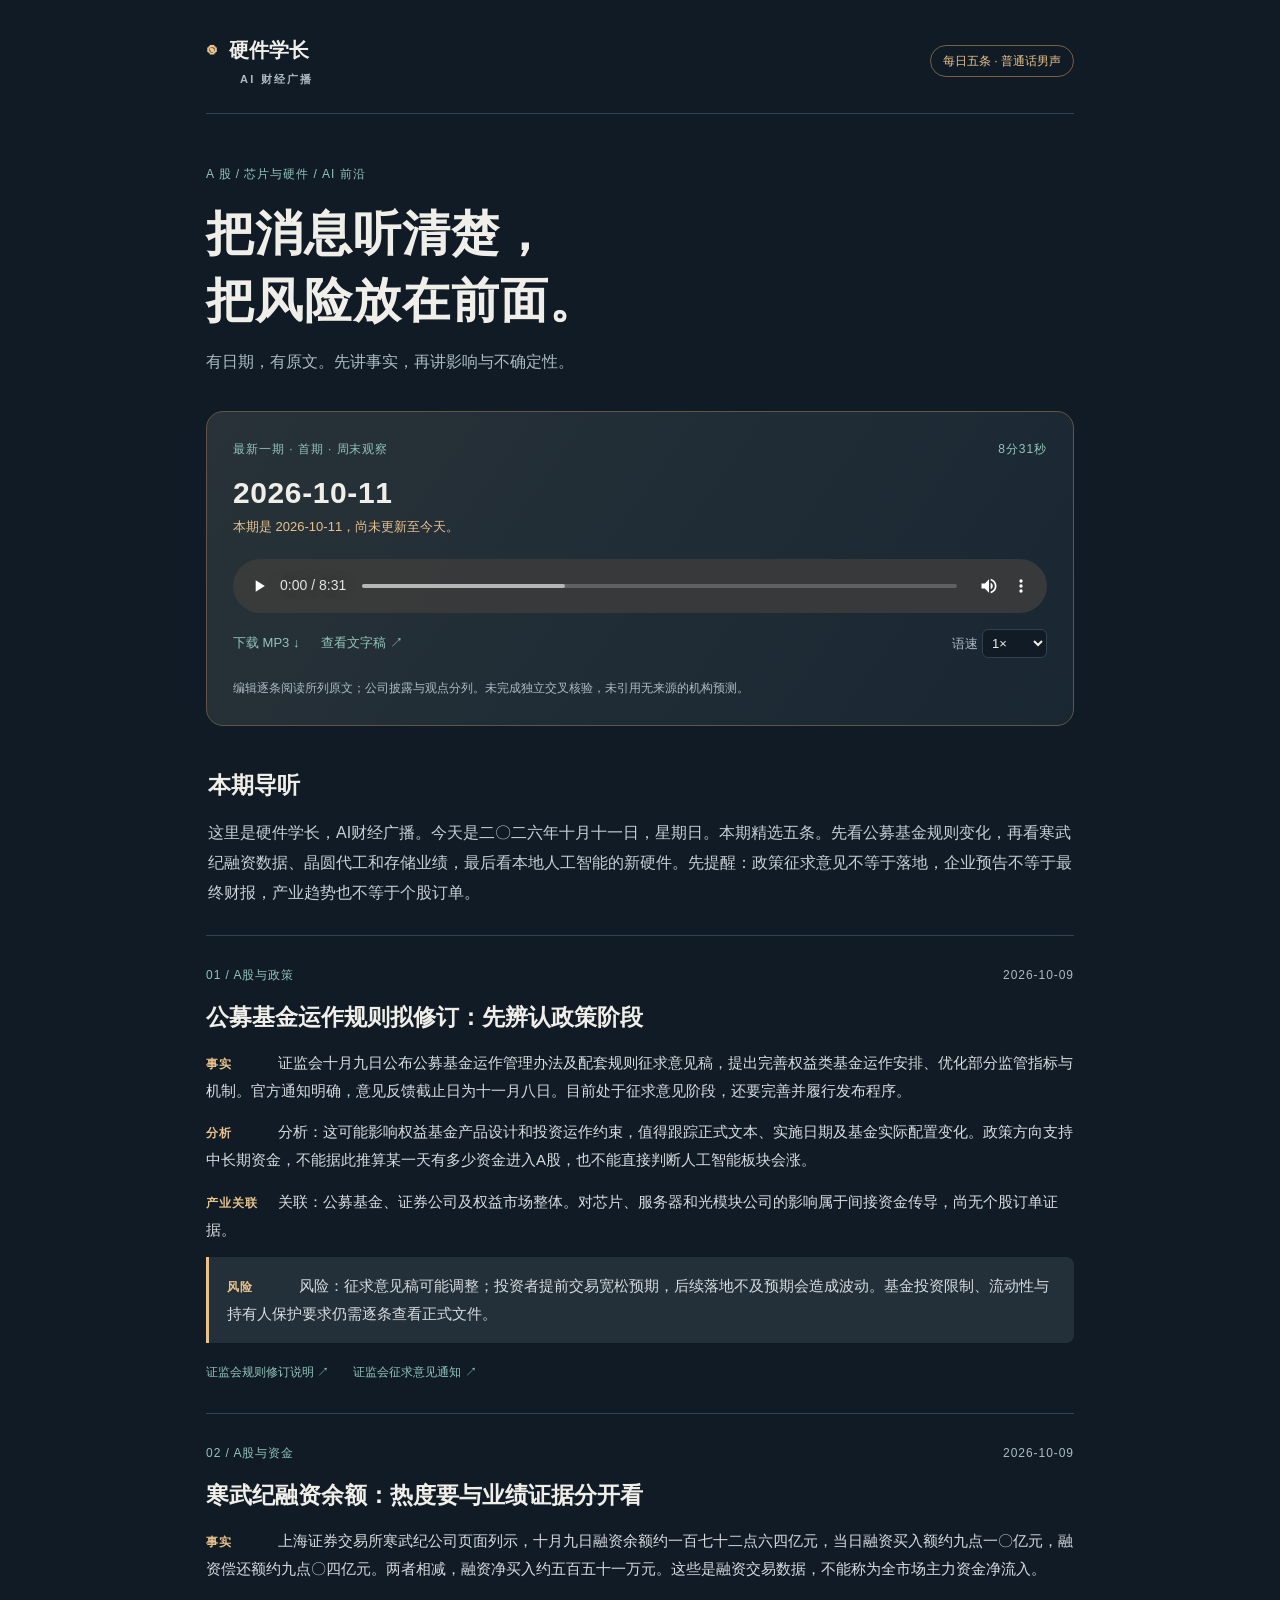
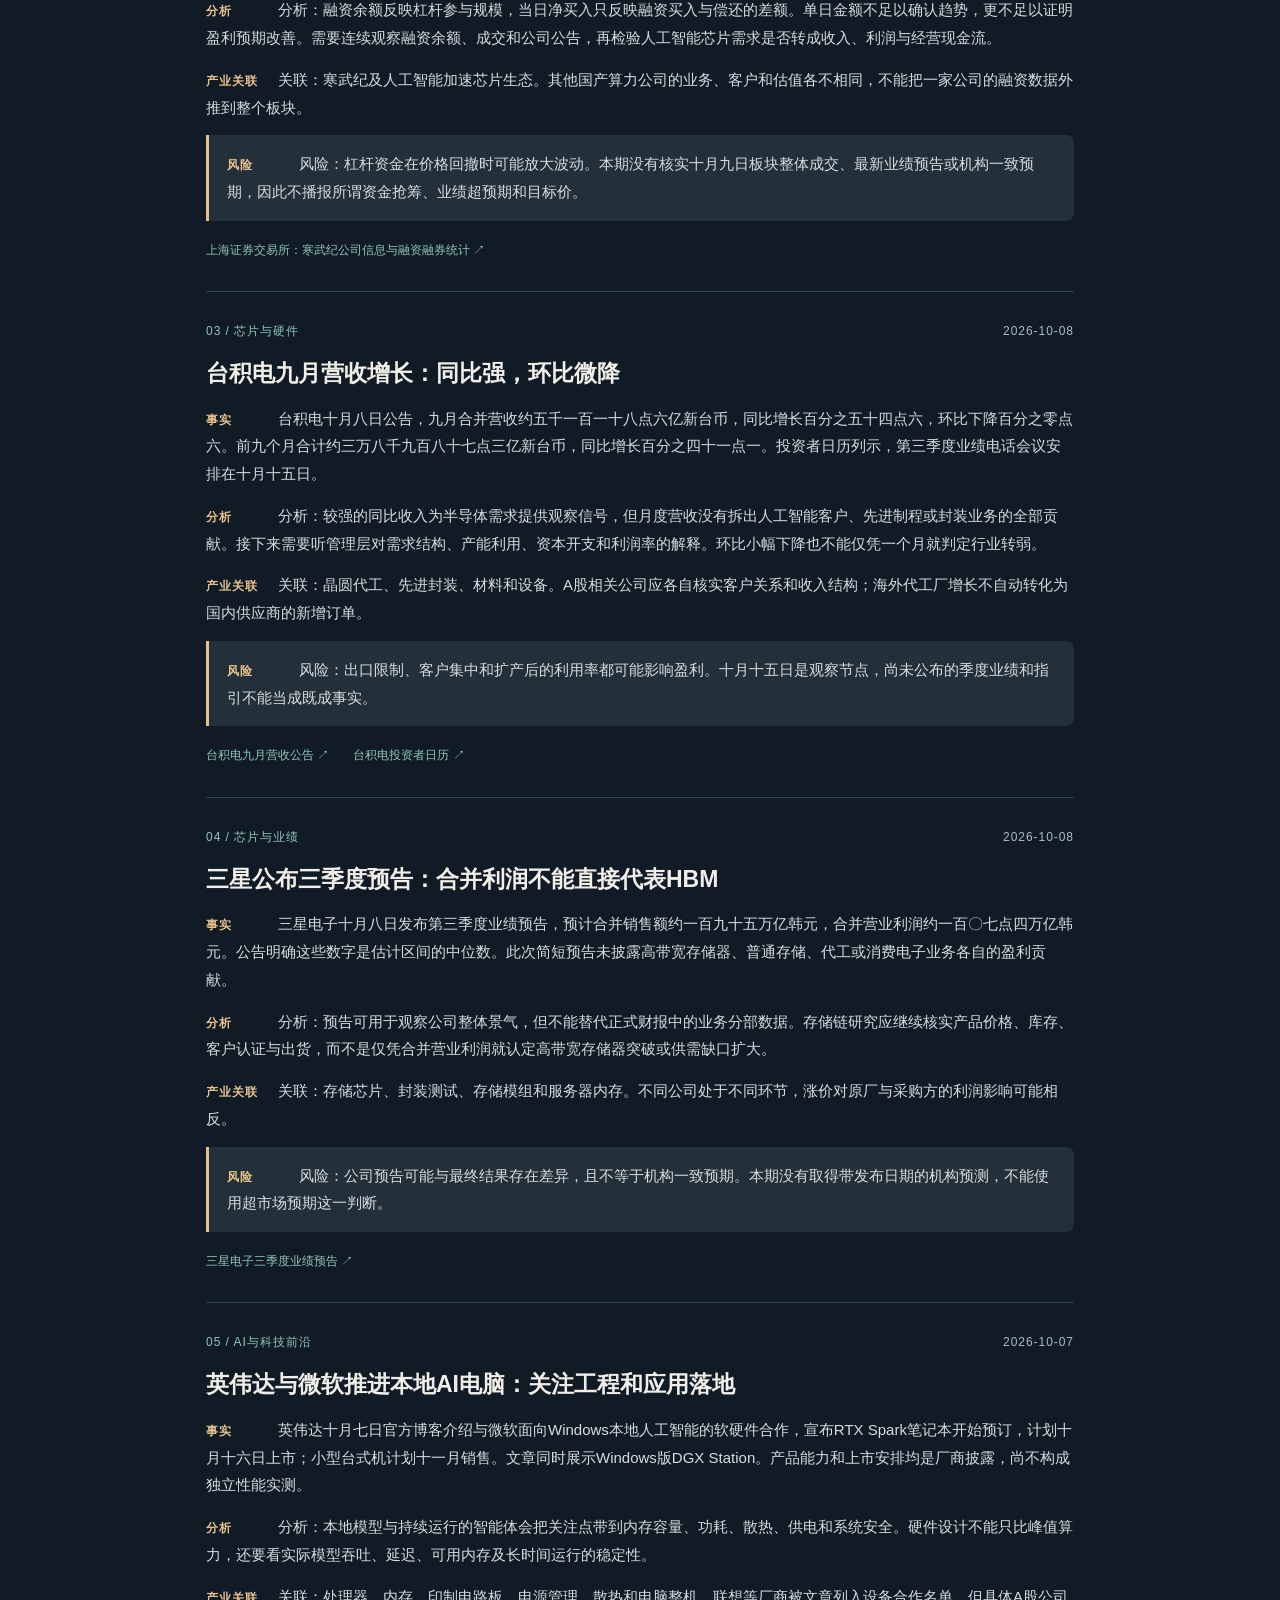
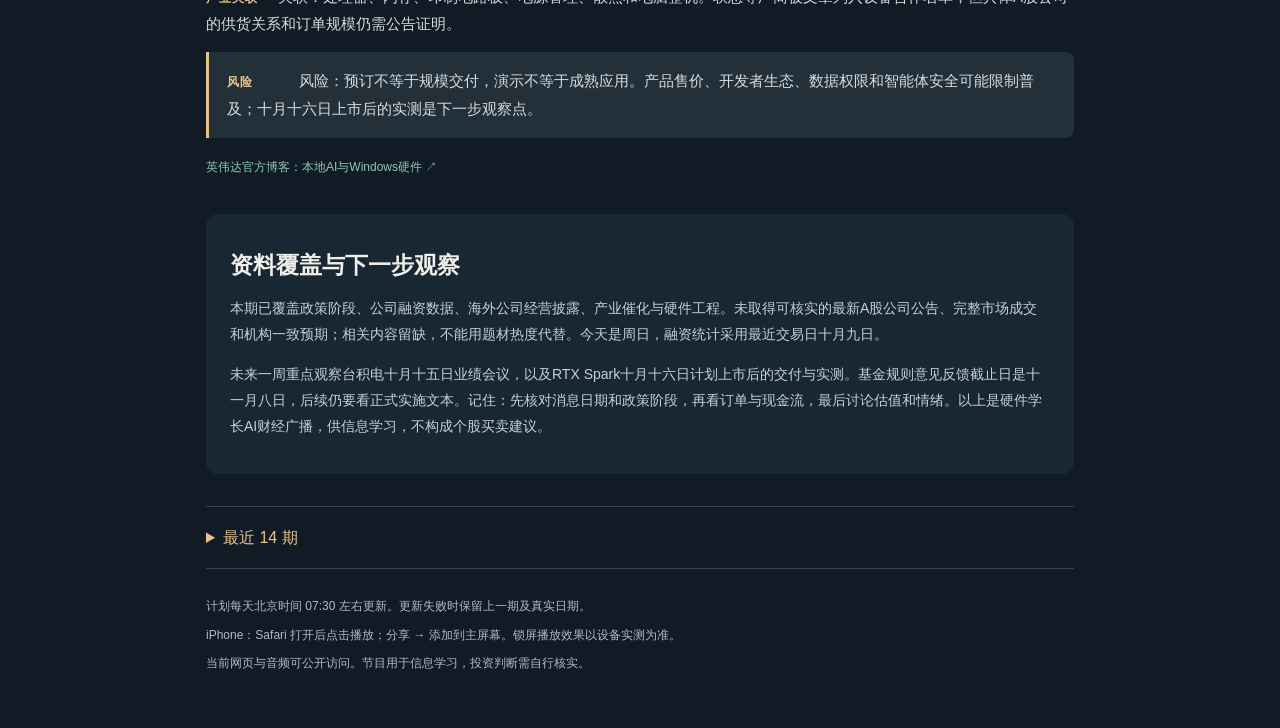
==== site/index.html @ 64ddc0e5 "Initialize daily AI radio with verified first edition" ====
<!doctype html>
<html lang="zh-CN"><head><meta charset="utf-8"><meta name="viewport" content="width=device-width, initial-scale=1, viewport-fit=cover"><meta name="theme-color" content="#101b25"><meta name="apple-mobile-web-app-capable" content="yes"><title>硬件学长 · AI财经广播</title><link rel="icon" href="icon.svg" type="image/svg+xml"><link rel="manifest" href="manifest.webmanifest"><link rel="stylesheet" href="style.css"></head>
<body><main><header><a class="brand" href="./"><span class="mark">◉</span> 硬件学长<span class="small">AI 财经广播</span></a><span class="pill">每日五条 · 普通话男声</span></header>
<section class="hero"><div class="eyebrow">A 股 / 芯片与硬件 / AI 前沿</div><h1>把消息听清楚，<br>把风险放在前面。</h1><p class="lead">有日期，有原文。先讲事实，再讲影响与不确定性。</p></section>
<section class="player"><div class="eyebrow"><span>最新一期 · 首期 · 周末观察</span><span>8分31秒</span></div><h2 id="episode-date">2026-10-11</h2><p id="freshness" role="status">以本期日期为准</p><audio id="radio" controls preload="metadata" playsinline src="audio/2026-10-11-529abd3c64.mp3">浏览器不支持播放，请下载音频。</audio><div class="play-actions"><a href="audio/2026-10-11-529abd3c64.mp3" download>下载 MP3 ↓</a><a href="transcripts/2026-10-11-529abd3c64.md">查看文字稿 ↗</a><label>语速 <select id="speed" aria-label="播放语速"><option value="0.85">0.85×</option><option value="1" selected>1×</option><option value="1.15">1.15×</option><option value="1.3">1.3×</option></select></label></div><p class="quiet">编辑逐条阅读所列原文；公司披露与观点分列。未完成独立交叉核验，未引用无来源的机构预测。</p></section>
<section class="opening"><h2>本期导听</h2><p>这里是硬件学长，AI财经广播。今天是二〇二六年十月十一日，星期日。本期精选五条。先看公募基金规则变化，再看寒武纪融资数据、晶圆代工和存储业绩，最后看本地人工智能的新硬件。先提醒：政策征求意见不等于落地，企业预告不等于最终财报，产业趋势也不等于个股订单。</p></section><div class="stories"><article><div class="eyebrow"><span>01 / A股与政策</span><time>2026-10-09</time></div><h2>公募基金运作规则拟修订：先辨认政策阶段</h2><p><b>事实</b>证监会十月九日公布公募基金运作管理办法及配套规则征求意见稿，提出完善权益类基金运作安排、优化部分监管指标与机制。官方通知明确，意见反馈截止日为十一月八日。目前处于征求意见阶段，还要完善并履行发布程序。</p><p><b>分析</b>分析：这可能影响权益基金产品设计和投资运作约束，值得跟踪正式文本、实施日期及基金实际配置变化。政策方向支持中长期资金，不能据此推算某一天有多少资金进入A股，也不能直接判断人工智能板块会涨。</p><p><b>产业关联</b>关联：公募基金、证券公司及权益市场整体。对芯片、服务器和光模块公司的影响属于间接资金传导，尚无个股订单证据。</p><p><b>风险</b>风险：征求意见稿可能调整；投资者提前交易宽松预期，后续落地不及预期会造成波动。基金投资限制、流动性与持有人保护要求仍需逐条查看正式文件。</p><div class="sources"><a href="https://www.csrc.gov.cn/csrc/c100028/c7663393/content.shtml" target="_blank" rel="noopener noreferrer">证监会规则修订说明 ↗</a><a href="https://www.csrc.gov.cn/csrc/c101981/c7663407/content.shtml" target="_blank" rel="noopener noreferrer">证监会征求意见通知 ↗</a></div></article><article><div class="eyebrow"><span>02 / A股与资金</span><time>2026-10-09</time></div><h2>寒武纪融资余额：热度要与业绩证据分开看</h2><p><b>事实</b>上海证券交易所寒武纪公司页面列示，十月九日融资余额约一百七十二点六四亿元，当日融资买入额约九点一〇亿元，融资偿还额约九点〇四亿元。两者相减，融资净买入约五百五十一万元。这些是融资交易数据，不能称为全市场主力资金净流入。</p><p><b>分析</b>分析：融资余额反映杠杆参与规模，当日净买入只反映融资买入与偿还的差额。单日金额不足以确认趋势，更不足以证明盈利预期改善。需要连续观察融资余额、成交和公司公告，再检验人工智能芯片需求是否转成收入、利润与经营现金流。</p><p><b>产业关联</b>关联：寒武纪及人工智能加速芯片生态。其他国产算力公司的业务、客户和估值各不相同，不能把一家公司的融资数据外推到整个板块。</p><p><b>风险</b>风险：杠杆资金在价格回撤时可能放大波动。本期没有核实十月九日板块整体成交、最新业绩预告或机构一致预期，因此不播报所谓资金抢筹、业绩超预期和目标价。</p><div class="sources"><a href="https://www.sse.com.cn/assortment/stock/list/info/company/index.shtml?COMPANY_CODE=688256" target="_blank" rel="noopener noreferrer">上海证券交易所：寒武纪公司信息与融资融券统计 ↗</a></div></article><article><div class="eyebrow"><span>03 / 芯片与硬件</span><time>2026-10-08</time></div><h2>台积电九月营收增长：同比强，环比微降</h2><p><b>事实</b>台积电十月八日公告，九月合并营收约五千一百一十八点六亿新台币，同比增长百分之五十四点六，环比下降百分之零点六。前九个月合计约三万八千九百八十七点三亿新台币，同比增长百分之四十一点一。投资者日历列示，第三季度业绩电话会议安排在十月十五日。</p><p><b>分析</b>分析：较强的同比收入为半导体需求提供观察信号，但月度营收没有拆出人工智能客户、先进制程或封装业务的全部贡献。接下来需要听管理层对需求结构、产能利用、资本开支和利润率的解释。环比小幅下降也不能仅凭一个月就判定行业转弱。</p><p><b>产业关联</b>关联：晶圆代工、先进封装、材料和设备。A股相关公司应各自核实客户关系和收入结构；海外代工厂增长不自动转化为国内供应商的新增订单。</p><p><b>风险</b>风险：出口限制、客户集中和扩产后的利用率都可能影响盈利。十月十五日是观察节点，尚未公布的季度业绩和指引不能当成既成事实。</p><div class="sources"><a href="https://pr.tsmc.com/english/news/3343" target="_blank" rel="noopener noreferrer">台积电九月营收公告 ↗</a><a href="https://investor.cld.tsmc.com/english/financial-calendar" target="_blank" rel="noopener noreferrer">台积电投资者日历 ↗</a></div></article><article><div class="eyebrow"><span>04 / 芯片与业绩</span><time>2026-10-08</time></div><h2>三星公布三季度预告：合并利润不能直接代表HBM</h2><p><b>事实</b>三星电子十月八日发布第三季度业绩预告，预计合并销售额约一百九十五万亿韩元，合并营业利润约一百〇七点四万亿韩元。公告明确这些数字是估计区间的中位数。此次简短预告未披露高带宽存储器、普通存储、代工或消费电子业务各自的盈利贡献。</p><p><b>分析</b>分析：预告可用于观察公司整体景气，但不能替代正式财报中的业务分部数据。存储链研究应继续核实产品价格、库存、客户认证与出货，而不是仅凭合并营业利润就认定高带宽存储器突破或供需缺口扩大。</p><p><b>产业关联</b>关联：存储芯片、封装测试、存储模组和服务器内存。不同公司处于不同环节，涨价对原厂与采购方的利润影响可能相反。</p><p><b>风险</b>风险：公司预告可能与最终结果存在差异，且不等于机构一致预期。本期没有取得带发布日期的机构预测，不能使用超市场预期这一判断。</p><div class="sources"><a href="https://news.samsung.com/global/samsung-electronics-announces-earnings-guidance-for-third-quarter-2026" target="_blank" rel="noopener noreferrer">三星电子三季度业绩预告 ↗</a></div></article><article><div class="eyebrow"><span>05 / AI与科技前沿</span><time>2026-10-07</time></div><h2>英伟达与微软推进本地AI电脑：关注工程和应用落地</h2><p><b>事实</b>英伟达十月七日官方博客介绍与微软面向Windows本地人工智能的软硬件合作，宣布RTX Spark笔记本开始预订，计划十月十六日上市；小型台式机计划十一月销售。文章同时展示Windows版DGX Station。产品能力和上市安排均是厂商披露，尚不构成独立性能实测。</p><p><b>分析</b>分析：本地模型与持续运行的智能体会把关注点带到内存容量、功耗、散热、供电和系统安全。硬件设计不能只比峰值算力，还要看实际模型吞吐、延迟、可用内存及长时间运行的稳定性。</p><p><b>产业关联</b>关联：处理器、内存、印制电路板、电源管理、散热和电脑整机。联想等厂商被文章列入设备合作名单，但具体A股公司的供货关系和订单规模仍需公告证明。</p><p><b>风险</b>风险：预订不等于规模交付，演示不等于成熟应用。产品售价、开发者生态、数据权限和智能体安全可能限制普及；十月十六日上市后的实测是下一步观察点。</p><div class="sources"><a href="https://blogs.nvidia.com/blog/local-ai-rtx-spark-microsoft-windows-event/" target="_blank" rel="noopener noreferrer">英伟达官方博客：本地AI与Windows硬件 ↗</a></div></article></div>
<section class="coverage"><h2>资料覆盖与下一步观察</h2><p>本期已覆盖政策阶段、公司融资数据、海外公司经营披露、产业催化与硬件工程。未取得可核实的最新A股公司公告、完整市场成交和机构一致预期；相关内容留缺，不能用题材热度代替。今天是周日，融资统计采用最近交易日十月九日。</p><p>未来一周重点观察台积电十月十五日业绩会议，以及RTX Spark十月十六日计划上市后的交付与实测。基金规则意见反馈截止日是十一月八日，后续仍要看正式实施文本。记住：先核对消息日期和政策阶段，再看订单与现金流，最后讨论估值和情绪。以上是硬件学长AI财经广播，供信息学习，不构成个股买卖建议。</p></section>
<details class="archive"><summary>最近 14 期</summary><ul><li><a href="editions/2026-10-11-529abd3c64.html">2026-10-11 · 首期 · 周末观察</a></li></ul></details>
<footer><p>计划每天北京时间 07:30 左右更新。更新失败时保留上一期及真实日期。</p><p>iPhone：Safari 打开后点击播放；分享 → 添加到主屏幕。锁屏播放效果以设备实测为准。</p><p>当前网页与音频可公开访问。节目用于信息学习，投资判断需自行核实。</p></footer></main><script src="player.js"></script></body></html>
---- site/style.css ----
:root{color-scheme:dark;--bg:#101b25;--panel:#192733;--ink:#f0eee8;--muted:#aebbc4;--accent:#e8c28c;--line:#32434f;--mint:#91c6bb}*{box-sizing:border-box}body{margin:0;background:var(--bg);color:var(--ink);font-family:-apple-system,BlinkMacSystemFont,"Segoe UI","Microsoft YaHei",sans-serif;line-height:1.85}main{max-width:920px;margin:auto;padding:32px 26px 48px}header{display:flex;align-items:center;justify-content:space-between;gap:18px;padding-bottom:24px;border-bottom:1px solid var(--line)}a{color:var(--mint);text-decoration:none}a:hover{text-decoration:underline}.brand{color:var(--ink);font-size:20px;font-weight:700;white-space:nowrap}.mark{color:var(--accent);padding-right:7px}.small{display:block;font-size:11px;letter-spacing:.2em;color:var(--muted);padding-left:34px}.pill{font-size:12px;color:var(--accent);border:1px solid #756143;border-radius:20px;padding:4px 12px;white-space:nowrap}.hero{padding:49px 0 34px}.eyebrow{color:var(--mint);font-size:12px;letter-spacing:.08em;display:flex;justify-content:space-between;gap:10px}h1{font-size:clamp(32px,5.3vw,48px);line-height:1.4;letter-spacing:.02em;margin:14px 0 13px}h2{font-size:23px;line-height:1.5;margin:14px 0}.lead{color:var(--muted);margin:0}.player{border:1px solid #5f5745;border-radius:17px;background:linear-gradient(125deg,#283238,var(--panel));padding:26px}.player h2{font-size:30px;letter-spacing:.02em;margin:10px 0 0}#freshness{font-size:13px;color:var(--accent);margin:0 0 20px}.player audio{display:block;width:100%;margin-bottom:16px}.play-actions{display:flex;align-items:center;gap:22px;flex-wrap:wrap;font-size:13px}.play-actions label{margin-left:auto;color:var(--muted)}select{font:inherit;color:var(--ink);background:var(--bg);border:1px solid var(--line);padding:5px;border-radius:6px}.quiet{font-size:12px;color:var(--muted);margin:19px 0 0}.opening{padding:28px 2px 12px}.opening p,.coverage p{color:#c7d0d5}article{padding:28px 0 30px;border-top:1px solid var(--line)}article .eyebrow time{color:var(--muted);white-space:nowrap}article p{font-size:15px;color:#d7dce0;margin:14px 0}article p b{display:inline-block;min-width:72px;color:var(--accent);font-size:12px;letter-spacing:.09em;padding-right:12px}article p:last-of-type{padding:15px 18px;background:#243039;border-left:3px solid var(--accent);border-radius:0 8px 8px 0}.sources{display:flex;gap:10px 24px;flex-wrap:wrap;font-size:12px;margin-top:18px}.coverage{padding:20px 24px;background:var(--panel);border-radius:12px;margin-top:6px;font-size:14px}.archive{border-block:1px solid var(--line);margin-top:32px;padding:16px 0}summary{cursor:pointer;color:var(--accent)}.archive li{padding:5px}footer{font-size:12px;color:var(--muted);padding-top:20px}footer p{margin:6px 0}@media(max-width:550px){main{padding:22px 18px 30px}header{align-items:flex-start;gap:10px}.brand{font-size:18px}.pill{font-size:10px;padding:4px 8px}.hero{padding:32px 0 26px}.player{padding:20px 17px}.player h2{font-size:27px}.eyebrow{font-size:11px}h2{font-size:21px}article p{font-size:15px;line-height:1.9}.play-actions{gap:14px}.coverage{padding:17px}}
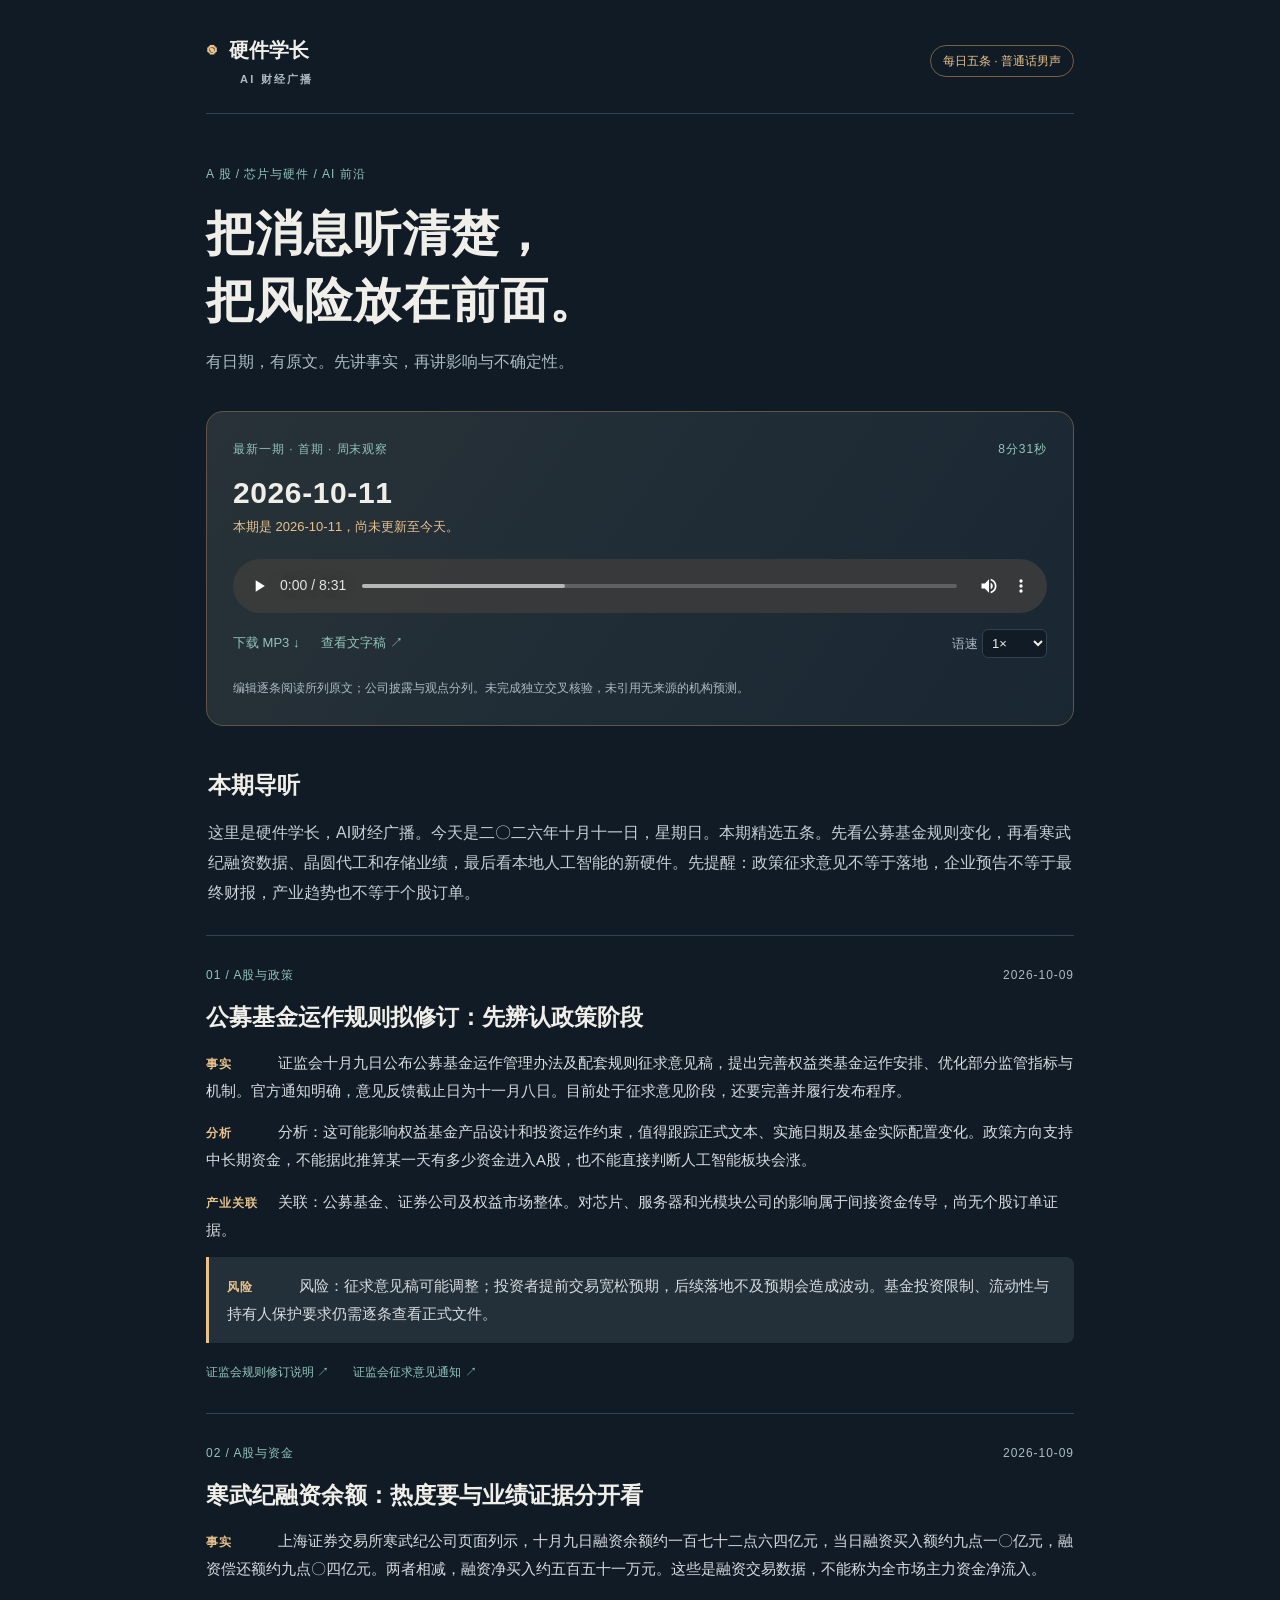
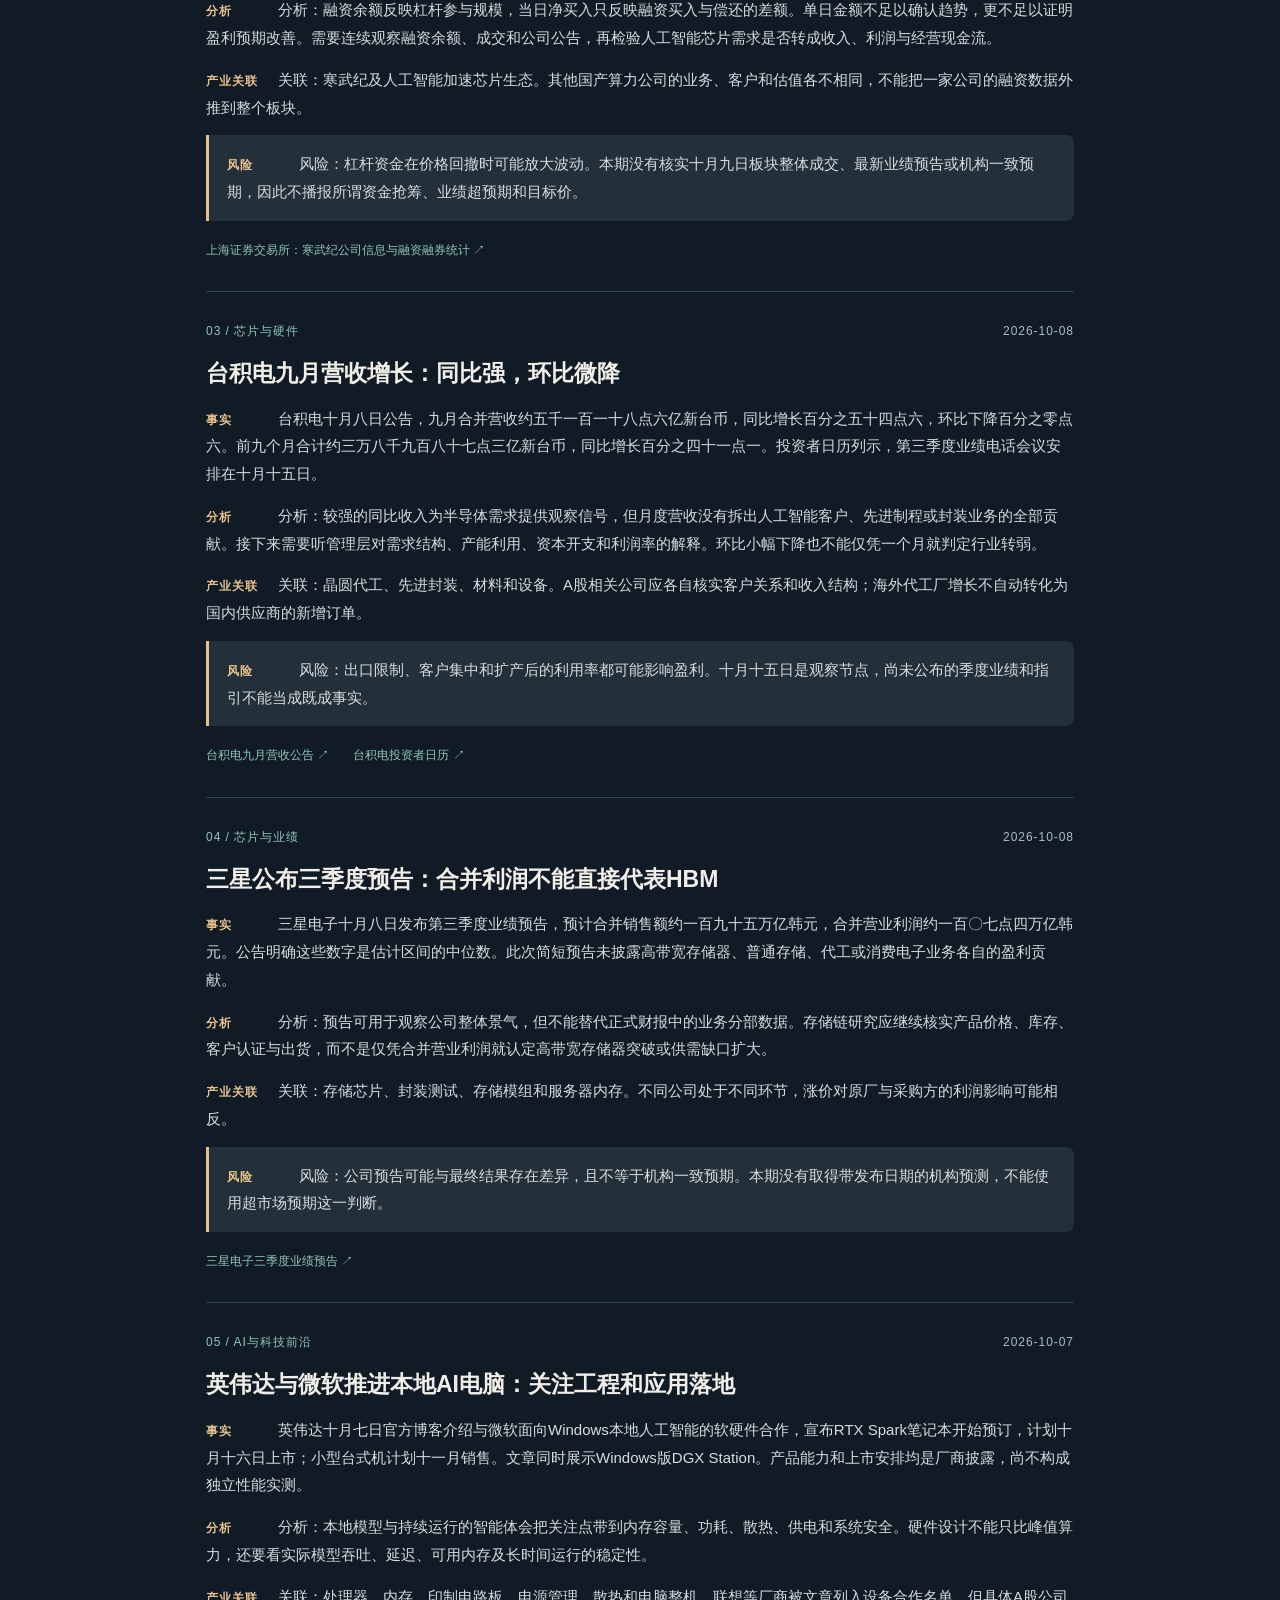
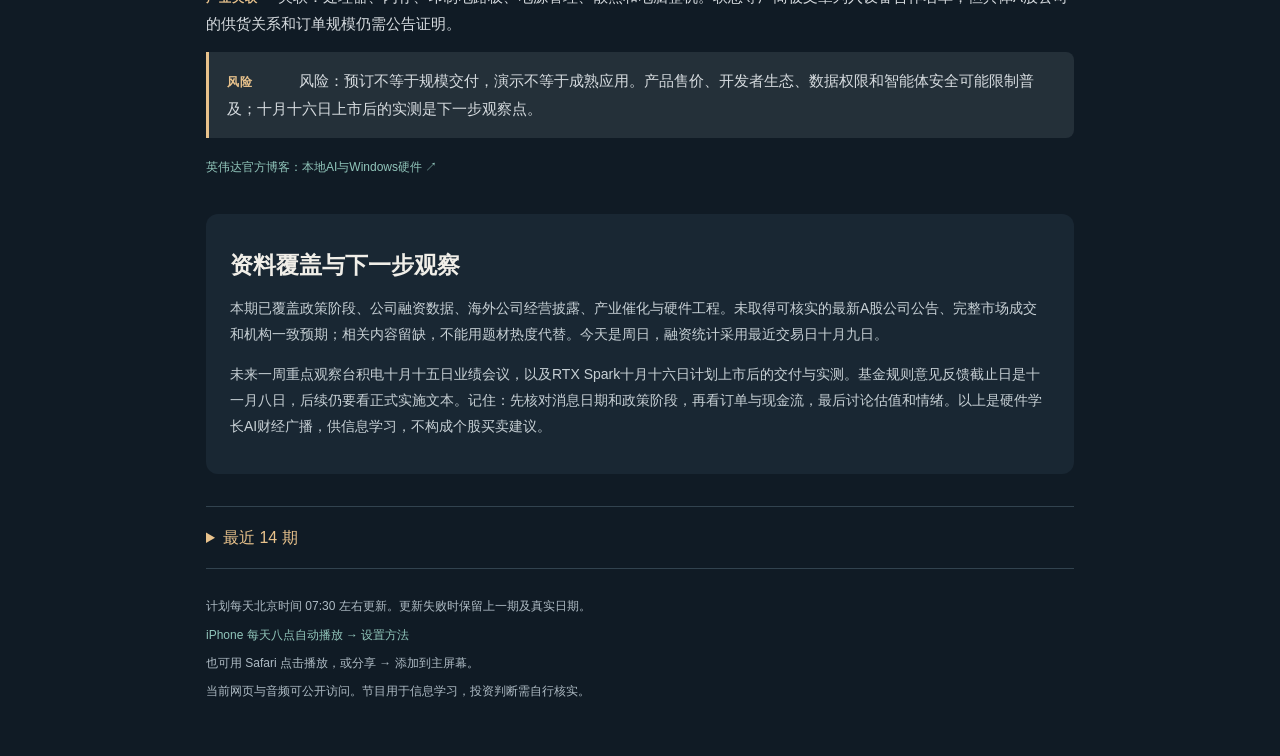
==== commit 3b350118: "Add latest audio endpoint and iPhone daily playback setup" ====
--- a/site/index.html
+++ b/site/index.html
@@ -6,4 +6,4 @@
 <section class="opening"><h2>本期导听</h2><p>这里是硬件学长，AI财经广播。今天是二〇二六年十月十一日，星期日。本期精选五条。先看公募基金规则变化，再看寒武纪融资数据、晶圆代工和存储业绩，最后看本地人工智能的新硬件。先提醒：政策征求意见不等于落地，企业预告不等于最终财报，产业趋势也不等于个股订单。</p></section><div class="stories"><article><div class="eyebrow"><span>01 / A股与政策</span><time>2026-10-09</time></div><h2>公募基金运作规则拟修订：先辨认政策阶段</h2><p><b>事实</b>证监会十月九日公布公募基金运作管理办法及配套规则征求意见稿，提出完善权益类基金运作安排、优化部分监管指标与机制。官方通知明确，意见反馈截止日为十一月八日。目前处于征求意见阶段，还要完善并履行发布程序。</p><p><b>分析</b>分析：这可能影响权益基金产品设计和投资运作约束，值得跟踪正式文本、实施日期及基金实际配置变化。政策方向支持中长期资金，不能据此推算某一天有多少资金进入A股，也不能直接判断人工智能板块会涨。</p><p><b>产业关联</b>关联：公募基金、证券公司及权益市场整体。对芯片、服务器和光模块公司的影响属于间接资金传导，尚无个股订单证据。</p><p><b>风险</b>风险：征求意见稿可能调整；投资者提前交易宽松预期，后续落地不及预期会造成波动。基金投资限制、流动性与持有人保护要求仍需逐条查看正式文件。</p><div class="sources"><a href="https://www.csrc.gov.cn/csrc/c100028/c7663393/content.shtml" target="_blank" rel="noopener noreferrer">证监会规则修订说明 ↗</a><a href="https://www.csrc.gov.cn/csrc/c101981/c7663407/content.shtml" target="_blank" rel="noopener noreferrer">证监会征求意见通知 ↗</a></div></article><article><div class="eyebrow"><span>02 / A股与资金</span><time>2026-10-09</time></div><h2>寒武纪融资余额：热度要与业绩证据分开看</h2><p><b>事实</b>上海证券交易所寒武纪公司页面列示，十月九日融资余额约一百七十二点六四亿元，当日融资买入额约九点一〇亿元，融资偿还额约九点〇四亿元。两者相减，融资净买入约五百五十一万元。这些是融资交易数据，不能称为全市场主力资金净流入。</p><p><b>分析</b>分析：融资余额反映杠杆参与规模，当日净买入只反映融资买入与偿还的差额。单日金额不足以确认趋势，更不足以证明盈利预期改善。需要连续观察融资余额、成交和公司公告，再检验人工智能芯片需求是否转成收入、利润与经营现金流。</p><p><b>产业关联</b>关联：寒武纪及人工智能加速芯片生态。其他国产算力公司的业务、客户和估值各不相同，不能把一家公司的融资数据外推到整个板块。</p><p><b>风险</b>风险：杠杆资金在价格回撤时可能放大波动。本期没有核实十月九日板块整体成交、最新业绩预告或机构一致预期，因此不播报所谓资金抢筹、业绩超预期和目标价。</p><div class="sources"><a href="https://www.sse.com.cn/assortment/stock/list/info/company/index.shtml?COMPANY_CODE=688256" target="_blank" rel="noopener noreferrer">上海证券交易所：寒武纪公司信息与融资融券统计 ↗</a></div></article><article><div class="eyebrow"><span>03 / 芯片与硬件</span><time>2026-10-08</time></div><h2>台积电九月营收增长：同比强，环比微降</h2><p><b>事实</b>台积电十月八日公告，九月合并营收约五千一百一十八点六亿新台币，同比增长百分之五十四点六，环比下降百分之零点六。前九个月合计约三万八千九百八十七点三亿新台币，同比增长百分之四十一点一。投资者日历列示，第三季度业绩电话会议安排在十月十五日。</p><p><b>分析</b>分析：较强的同比收入为半导体需求提供观察信号，但月度营收没有拆出人工智能客户、先进制程或封装业务的全部贡献。接下来需要听管理层对需求结构、产能利用、资本开支和利润率的解释。环比小幅下降也不能仅凭一个月就判定行业转弱。</p><p><b>产业关联</b>关联：晶圆代工、先进封装、材料和设备。A股相关公司应各自核实客户关系和收入结构；海外代工厂增长不自动转化为国内供应商的新增订单。</p><p><b>风险</b>风险：出口限制、客户集中和扩产后的利用率都可能影响盈利。十月十五日是观察节点，尚未公布的季度业绩和指引不能当成既成事实。</p><div class="sources"><a href="https://pr.tsmc.com/english/news/3343" target="_blank" rel="noopener noreferrer">台积电九月营收公告 ↗</a><a href="https://investor.cld.tsmc.com/english/financial-calendar" target="_blank" rel="noopener noreferrer">台积电投资者日历 ↗</a></div></article><article><div class="eyebrow"><span>04 / 芯片与业绩</span><time>2026-10-08</time></div><h2>三星公布三季度预告：合并利润不能直接代表HBM</h2><p><b>事实</b>三星电子十月八日发布第三季度业绩预告，预计合并销售额约一百九十五万亿韩元，合并营业利润约一百〇七点四万亿韩元。公告明确这些数字是估计区间的中位数。此次简短预告未披露高带宽存储器、普通存储、代工或消费电子业务各自的盈利贡献。</p><p><b>分析</b>分析：预告可用于观察公司整体景气，但不能替代正式财报中的业务分部数据。存储链研究应继续核实产品价格、库存、客户认证与出货，而不是仅凭合并营业利润就认定高带宽存储器突破或供需缺口扩大。</p><p><b>产业关联</b>关联：存储芯片、封装测试、存储模组和服务器内存。不同公司处于不同环节，涨价对原厂与采购方的利润影响可能相反。</p><p><b>风险</b>风险：公司预告可能与最终结果存在差异，且不等于机构一致预期。本期没有取得带发布日期的机构预测，不能使用超市场预期这一判断。</p><div class="sources"><a href="https://news.samsung.com/global/samsung-electronics-announces-earnings-guidance-for-third-quarter-2026" target="_blank" rel="noopener noreferrer">三星电子三季度业绩预告 ↗</a></div></article><article><div class="eyebrow"><span>05 / AI与科技前沿</span><time>2026-10-07</time></div><h2>英伟达与微软推进本地AI电脑：关注工程和应用落地</h2><p><b>事实</b>英伟达十月七日官方博客介绍与微软面向Windows本地人工智能的软硬件合作，宣布RTX Spark笔记本开始预订，计划十月十六日上市；小型台式机计划十一月销售。文章同时展示Windows版DGX Station。产品能力和上市安排均是厂商披露，尚不构成独立性能实测。</p><p><b>分析</b>分析：本地模型与持续运行的智能体会把关注点带到内存容量、功耗、散热、供电和系统安全。硬件设计不能只比峰值算力，还要看实际模型吞吐、延迟、可用内存及长时间运行的稳定性。</p><p><b>产业关联</b>关联：处理器、内存、印制电路板、电源管理、散热和电脑整机。联想等厂商被文章列入设备合作名单，但具体A股公司的供货关系和订单规模仍需公告证明。</p><p><b>风险</b>风险：预订不等于规模交付，演示不等于成熟应用。产品售价、开发者生态、数据权限和智能体安全可能限制普及；十月十六日上市后的实测是下一步观察点。</p><div class="sources"><a href="https://blogs.nvidia.com/blog/local-ai-rtx-spark-microsoft-windows-event/" target="_blank" rel="noopener noreferrer">英伟达官方博客：本地AI与Windows硬件 ↗</a></div></article></div>
 <section class="coverage"><h2>资料覆盖与下一步观察</h2><p>本期已覆盖政策阶段、公司融资数据、海外公司经营披露、产业催化与硬件工程。未取得可核实的最新A股公司公告、完整市场成交和机构一致预期；相关内容留缺，不能用题材热度代替。今天是周日，融资统计采用最近交易日十月九日。</p><p>未来一周重点观察台积电十月十五日业绩会议，以及RTX Spark十月十六日计划上市后的交付与实测。基金规则意见反馈截止日是十一月八日，后续仍要看正式实施文本。记住：先核对消息日期和政策阶段，再看订单与现金流，最后讨论估值和情绪。以上是硬件学长AI财经广播，供信息学习，不构成个股买卖建议。</p></section>
 <details class="archive"><summary>最近 14 期</summary><ul><li><a href="editions/2026-10-11-529abd3c64.html">2026-10-11 · 首期 · 周末观察</a></li></ul></details>
-<footer><p>计划每天北京时间 07:30 左右更新。更新失败时保留上一期及真实日期。</p><p>iPhone：Safari 打开后点击播放；分享 → 添加到主屏幕。锁屏播放效果以设备实测为准。</p><p>当前网页与音频可公开访问。节目用于信息学习，投资判断需自行核实。</p></footer></main><script src="player.js"></script></body></html>
+<footer><p>计划每天北京时间 07:30 左右更新。更新失败时保留上一期及真实日期。</p><p><a href="shortcuts.html">iPhone 每天八点自动播放 → 设置方法</a></p><p>也可用 Safari 点击播放，或分享 → 添加到主屏幕。</p><p>当前网页与音频可公开访问。节目用于信息学习，投资判断需自行核实。</p></footer></main><script src="player.js"></script></body></html>
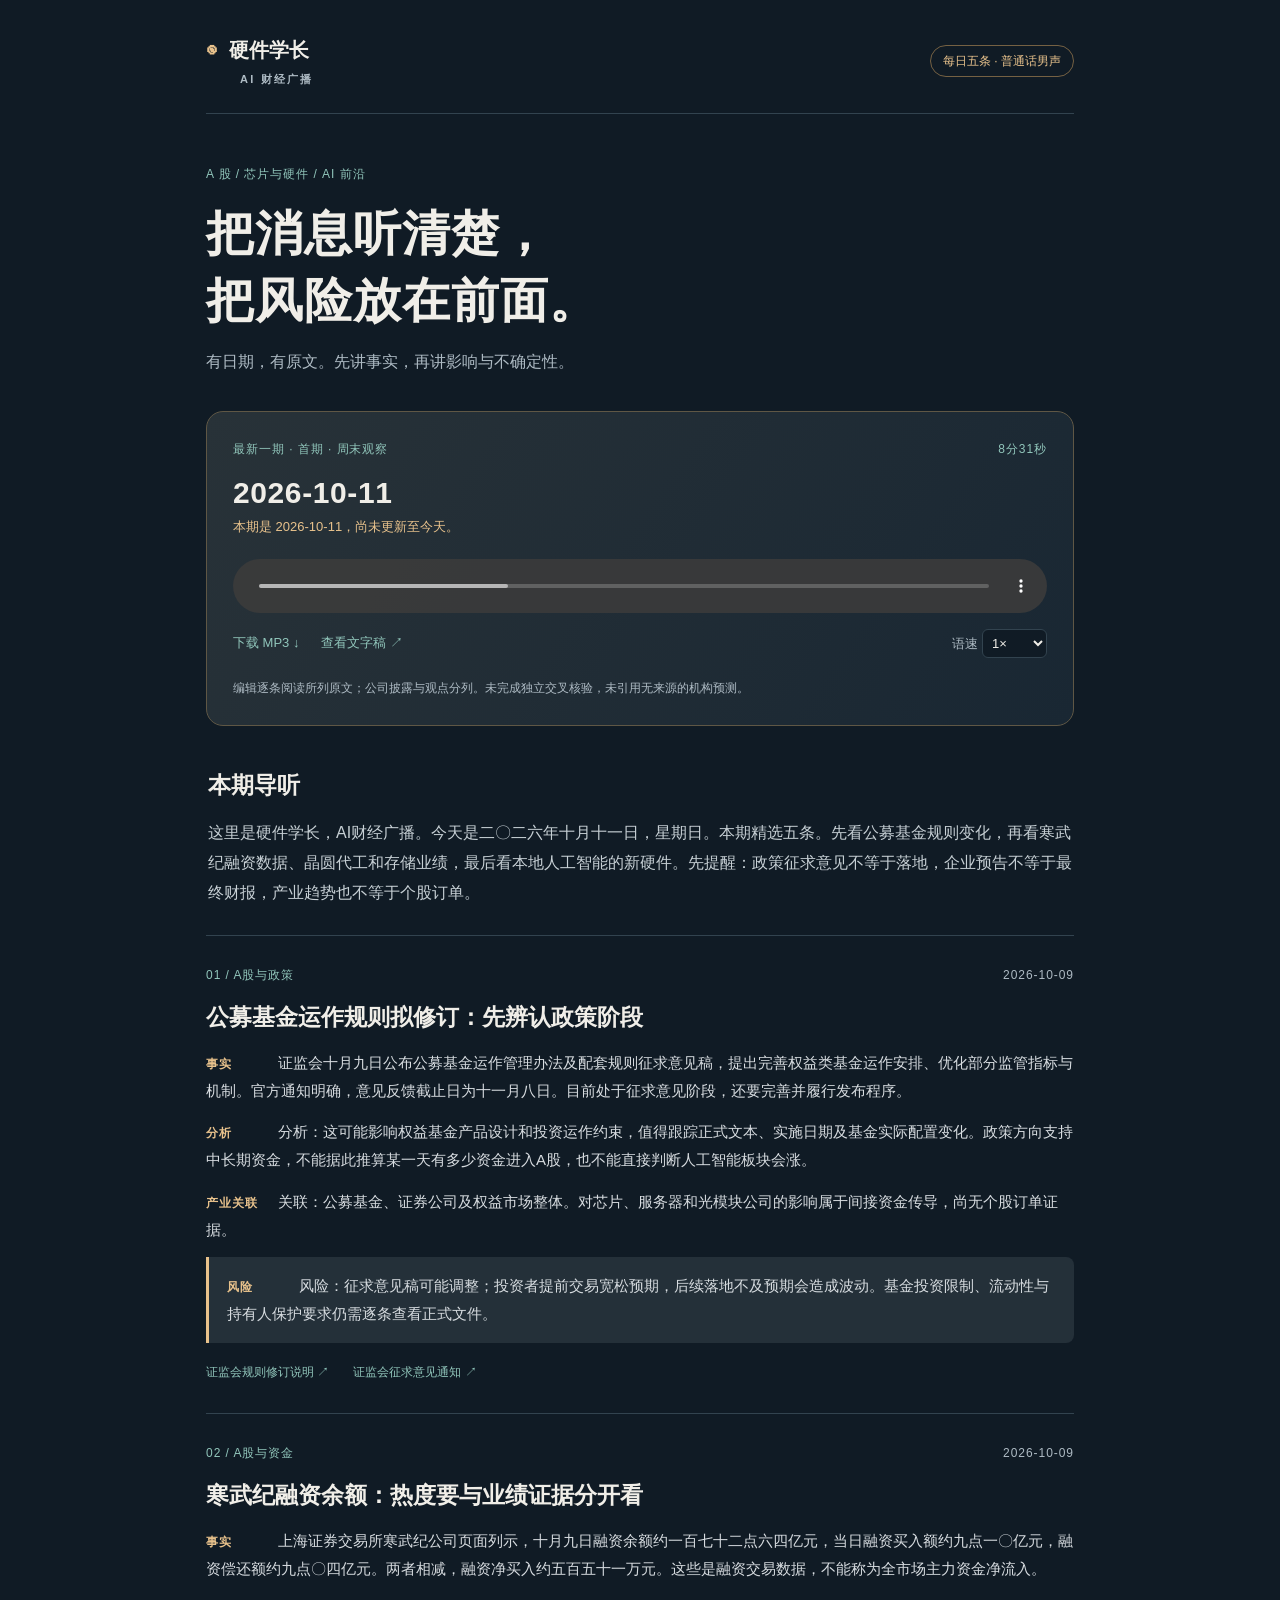
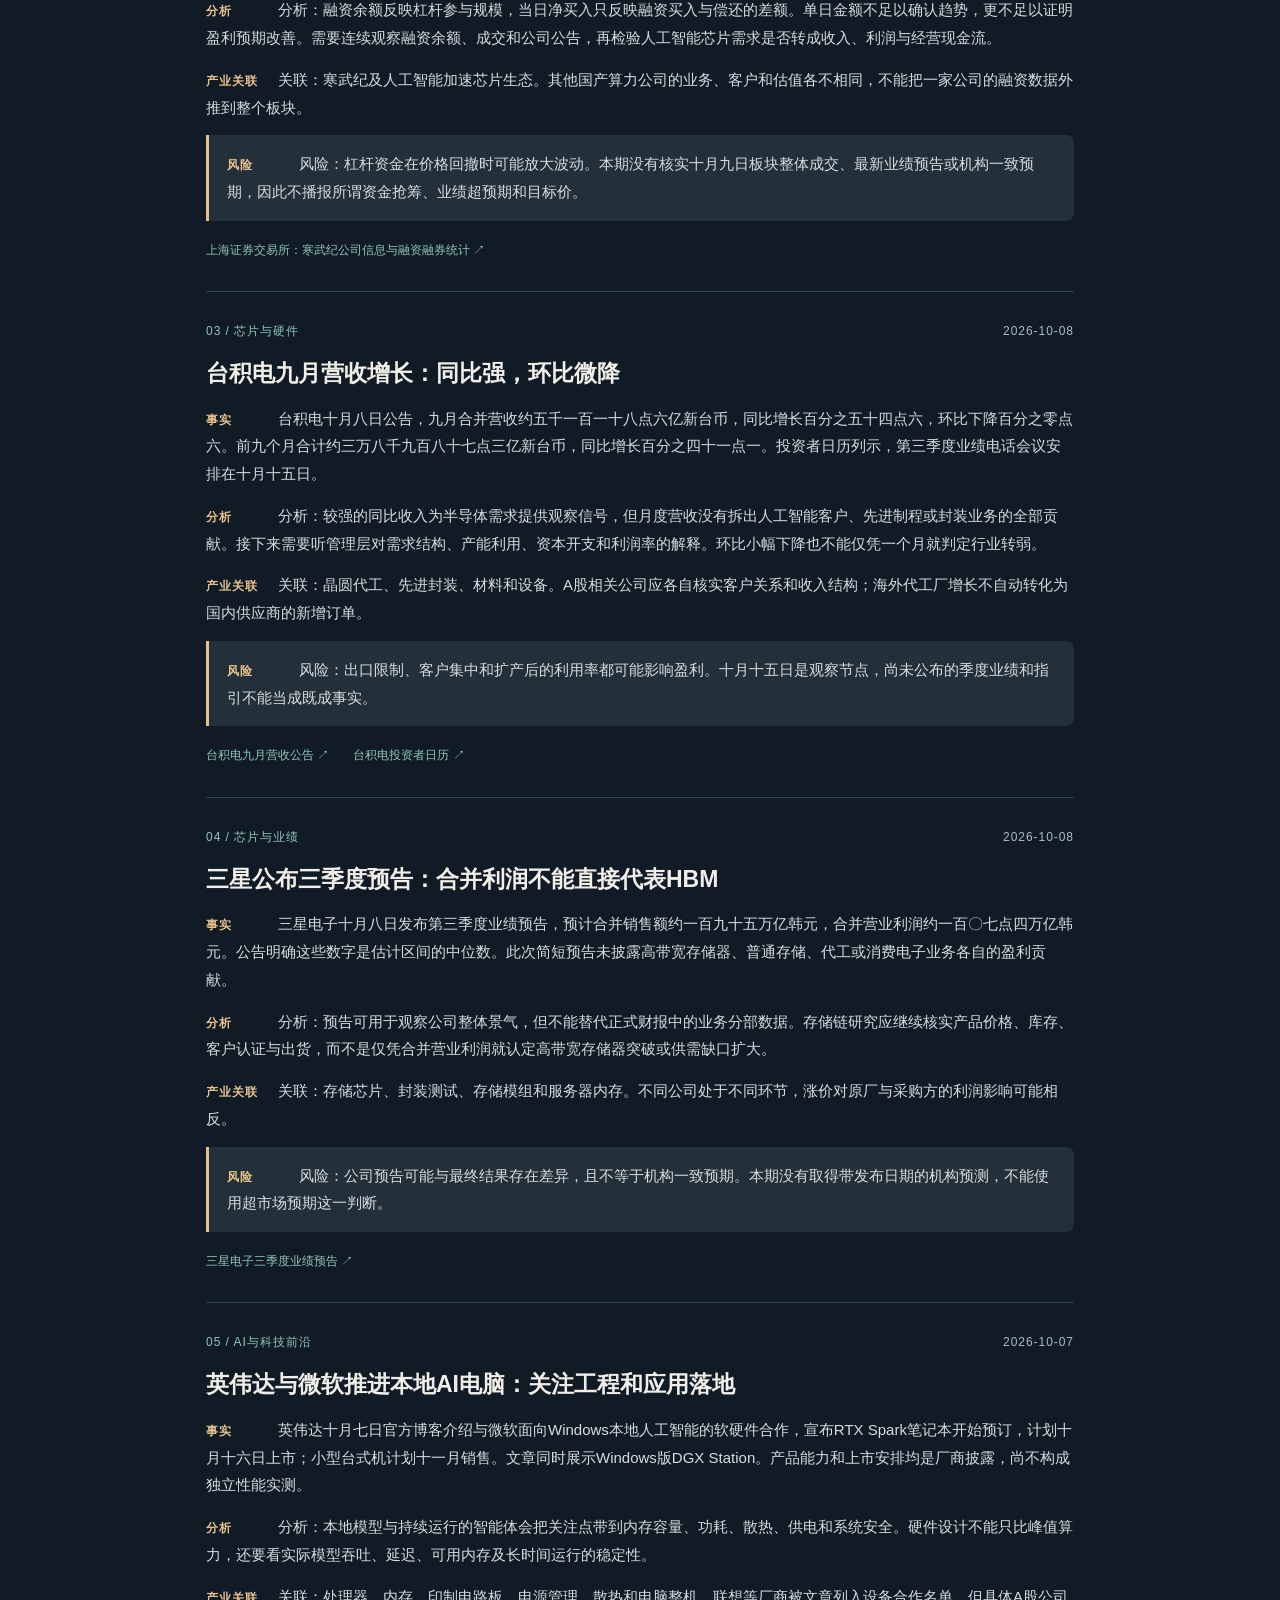
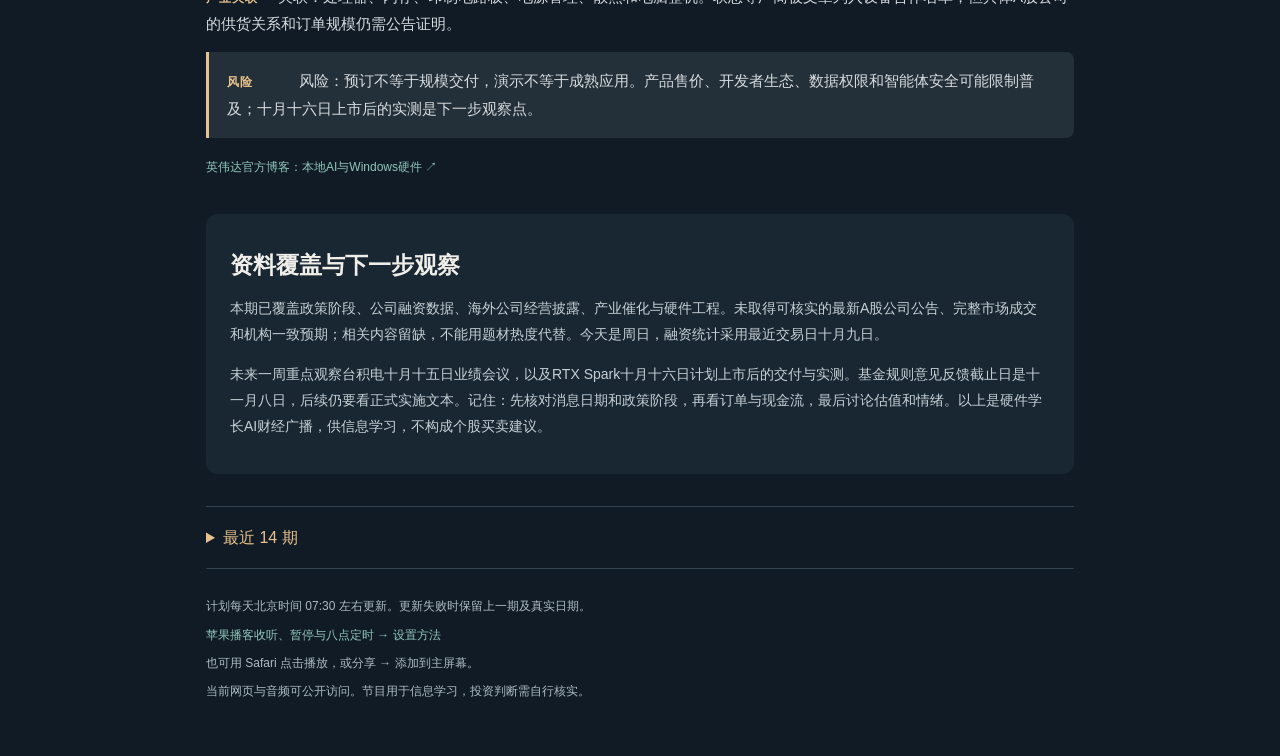
==== commit 8fe683c8: "Add podcast feed and withdraw uncontrolled shortcut playback" ====
--- a/site/index.html
+++ b/site/index.html
@@ -6,4 +6,4 @@
 <section class="opening"><h2>本期导听</h2><p>这里是硬件学长，AI财经广播。今天是二〇二六年十月十一日，星期日。本期精选五条。先看公募基金规则变化，再看寒武纪融资数据、晶圆代工和存储业绩，最后看本地人工智能的新硬件。先提醒：政策征求意见不等于落地，企业预告不等于最终财报，产业趋势也不等于个股订单。</p></section><div class="stories"><article><div class="eyebrow"><span>01 / A股与政策</span><time>2026-10-09</time></div><h2>公募基金运作规则拟修订：先辨认政策阶段</h2><p><b>事实</b>证监会十月九日公布公募基金运作管理办法及配套规则征求意见稿，提出完善权益类基金运作安排、优化部分监管指标与机制。官方通知明确，意见反馈截止日为十一月八日。目前处于征求意见阶段，还要完善并履行发布程序。</p><p><b>分析</b>分析：这可能影响权益基金产品设计和投资运作约束，值得跟踪正式文本、实施日期及基金实际配置变化。政策方向支持中长期资金，不能据此推算某一天有多少资金进入A股，也不能直接判断人工智能板块会涨。</p><p><b>产业关联</b>关联：公募基金、证券公司及权益市场整体。对芯片、服务器和光模块公司的影响属于间接资金传导，尚无个股订单证据。</p><p><b>风险</b>风险：征求意见稿可能调整；投资者提前交易宽松预期，后续落地不及预期会造成波动。基金投资限制、流动性与持有人保护要求仍需逐条查看正式文件。</p><div class="sources"><a href="https://www.csrc.gov.cn/csrc/c100028/c7663393/content.shtml" target="_blank" rel="noopener noreferrer">证监会规则修订说明 ↗</a><a href="https://www.csrc.gov.cn/csrc/c101981/c7663407/content.shtml" target="_blank" rel="noopener noreferrer">证监会征求意见通知 ↗</a></div></article><article><div class="eyebrow"><span>02 / A股与资金</span><time>2026-10-09</time></div><h2>寒武纪融资余额：热度要与业绩证据分开看</h2><p><b>事实</b>上海证券交易所寒武纪公司页面列示，十月九日融资余额约一百七十二点六四亿元，当日融资买入额约九点一〇亿元，融资偿还额约九点〇四亿元。两者相减，融资净买入约五百五十一万元。这些是融资交易数据，不能称为全市场主力资金净流入。</p><p><b>分析</b>分析：融资余额反映杠杆参与规模，当日净买入只反映融资买入与偿还的差额。单日金额不足以确认趋势，更不足以证明盈利预期改善。需要连续观察融资余额、成交和公司公告，再检验人工智能芯片需求是否转成收入、利润与经营现金流。</p><p><b>产业关联</b>关联：寒武纪及人工智能加速芯片生态。其他国产算力公司的业务、客户和估值各不相同，不能把一家公司的融资数据外推到整个板块。</p><p><b>风险</b>风险：杠杆资金在价格回撤时可能放大波动。本期没有核实十月九日板块整体成交、最新业绩预告或机构一致预期，因此不播报所谓资金抢筹、业绩超预期和目标价。</p><div class="sources"><a href="https://www.sse.com.cn/assortment/stock/list/info/company/index.shtml?COMPANY_CODE=688256" target="_blank" rel="noopener noreferrer">上海证券交易所：寒武纪公司信息与融资融券统计 ↗</a></div></article><article><div class="eyebrow"><span>03 / 芯片与硬件</span><time>2026-10-08</time></div><h2>台积电九月营收增长：同比强，环比微降</h2><p><b>事实</b>台积电十月八日公告，九月合并营收约五千一百一十八点六亿新台币，同比增长百分之五十四点六，环比下降百分之零点六。前九个月合计约三万八千九百八十七点三亿新台币，同比增长百分之四十一点一。投资者日历列示，第三季度业绩电话会议安排在十月十五日。</p><p><b>分析</b>分析：较强的同比收入为半导体需求提供观察信号，但月度营收没有拆出人工智能客户、先进制程或封装业务的全部贡献。接下来需要听管理层对需求结构、产能利用、资本开支和利润率的解释。环比小幅下降也不能仅凭一个月就判定行业转弱。</p><p><b>产业关联</b>关联：晶圆代工、先进封装、材料和设备。A股相关公司应各自核实客户关系和收入结构；海外代工厂增长不自动转化为国内供应商的新增订单。</p><p><b>风险</b>风险：出口限制、客户集中和扩产后的利用率都可能影响盈利。十月十五日是观察节点，尚未公布的季度业绩和指引不能当成既成事实。</p><div class="sources"><a href="https://pr.tsmc.com/english/news/3343" target="_blank" rel="noopener noreferrer">台积电九月营收公告 ↗</a><a href="https://investor.cld.tsmc.com/english/financial-calendar" target="_blank" rel="noopener noreferrer">台积电投资者日历 ↗</a></div></article><article><div class="eyebrow"><span>04 / 芯片与业绩</span><time>2026-10-08</time></div><h2>三星公布三季度预告：合并利润不能直接代表HBM</h2><p><b>事实</b>三星电子十月八日发布第三季度业绩预告，预计合并销售额约一百九十五万亿韩元，合并营业利润约一百〇七点四万亿韩元。公告明确这些数字是估计区间的中位数。此次简短预告未披露高带宽存储器、普通存储、代工或消费电子业务各自的盈利贡献。</p><p><b>分析</b>分析：预告可用于观察公司整体景气，但不能替代正式财报中的业务分部数据。存储链研究应继续核实产品价格、库存、客户认证与出货，而不是仅凭合并营业利润就认定高带宽存储器突破或供需缺口扩大。</p><p><b>产业关联</b>关联：存储芯片、封装测试、存储模组和服务器内存。不同公司处于不同环节，涨价对原厂与采购方的利润影响可能相反。</p><p><b>风险</b>风险：公司预告可能与最终结果存在差异，且不等于机构一致预期。本期没有取得带发布日期的机构预测，不能使用超市场预期这一判断。</p><div class="sources"><a href="https://news.samsung.com/global/samsung-electronics-announces-earnings-guidance-for-third-quarter-2026" target="_blank" rel="noopener noreferrer">三星电子三季度业绩预告 ↗</a></div></article><article><div class="eyebrow"><span>05 / AI与科技前沿</span><time>2026-10-07</time></div><h2>英伟达与微软推进本地AI电脑：关注工程和应用落地</h2><p><b>事实</b>英伟达十月七日官方博客介绍与微软面向Windows本地人工智能的软硬件合作，宣布RTX Spark笔记本开始预订，计划十月十六日上市；小型台式机计划十一月销售。文章同时展示Windows版DGX Station。产品能力和上市安排均是厂商披露，尚不构成独立性能实测。</p><p><b>分析</b>分析：本地模型与持续运行的智能体会把关注点带到内存容量、功耗、散热、供电和系统安全。硬件设计不能只比峰值算力，还要看实际模型吞吐、延迟、可用内存及长时间运行的稳定性。</p><p><b>产业关联</b>关联：处理器、内存、印制电路板、电源管理、散热和电脑整机。联想等厂商被文章列入设备合作名单，但具体A股公司的供货关系和订单规模仍需公告证明。</p><p><b>风险</b>风险：预订不等于规模交付，演示不等于成熟应用。产品售价、开发者生态、数据权限和智能体安全可能限制普及；十月十六日上市后的实测是下一步观察点。</p><div class="sources"><a href="https://blogs.nvidia.com/blog/local-ai-rtx-spark-microsoft-windows-event/" target="_blank" rel="noopener noreferrer">英伟达官方博客：本地AI与Windows硬件 ↗</a></div></article></div>
 <section class="coverage"><h2>资料覆盖与下一步观察</h2><p>本期已覆盖政策阶段、公司融资数据、海外公司经营披露、产业催化与硬件工程。未取得可核实的最新A股公司公告、完整市场成交和机构一致预期；相关内容留缺，不能用题材热度代替。今天是周日，融资统计采用最近交易日十月九日。</p><p>未来一周重点观察台积电十月十五日业绩会议，以及RTX Spark十月十六日计划上市后的交付与实测。基金规则意见反馈截止日是十一月八日，后续仍要看正式实施文本。记住：先核对消息日期和政策阶段，再看订单与现金流，最后讨论估值和情绪。以上是硬件学长AI财经广播，供信息学习，不构成个股买卖建议。</p></section>
 <details class="archive"><summary>最近 14 期</summary><ul><li><a href="editions/2026-10-11-529abd3c64.html">2026-10-11 · 首期 · 周末观察</a></li></ul></details>
-<footer><p>计划每天北京时间 07:30 左右更新。更新失败时保留上一期及真实日期。</p><p><a href="shortcuts.html">iPhone 每天八点自动播放 → 设置方法</a></p><p>也可用 Safari 点击播放，或分享 → 添加到主屏幕。</p><p>当前网页与音频可公开访问。节目用于信息学习，投资判断需自行核实。</p></footer></main><script src="player.js"></script></body></html>
+<footer><p>计划每天北京时间 07:30 左右更新。更新失败时保留上一期及真实日期。</p><p><a href="shortcuts.html">苹果播客收听、暂停与八点定时 → 设置方法</a></p><p>也可用 Safari 点击播放，或分享 → 添加到主屏幕。</p><p>当前网页与音频可公开访问。节目用于信息学习，投资判断需自行核实。</p></footer></main><script src="player.js"></script></body></html>
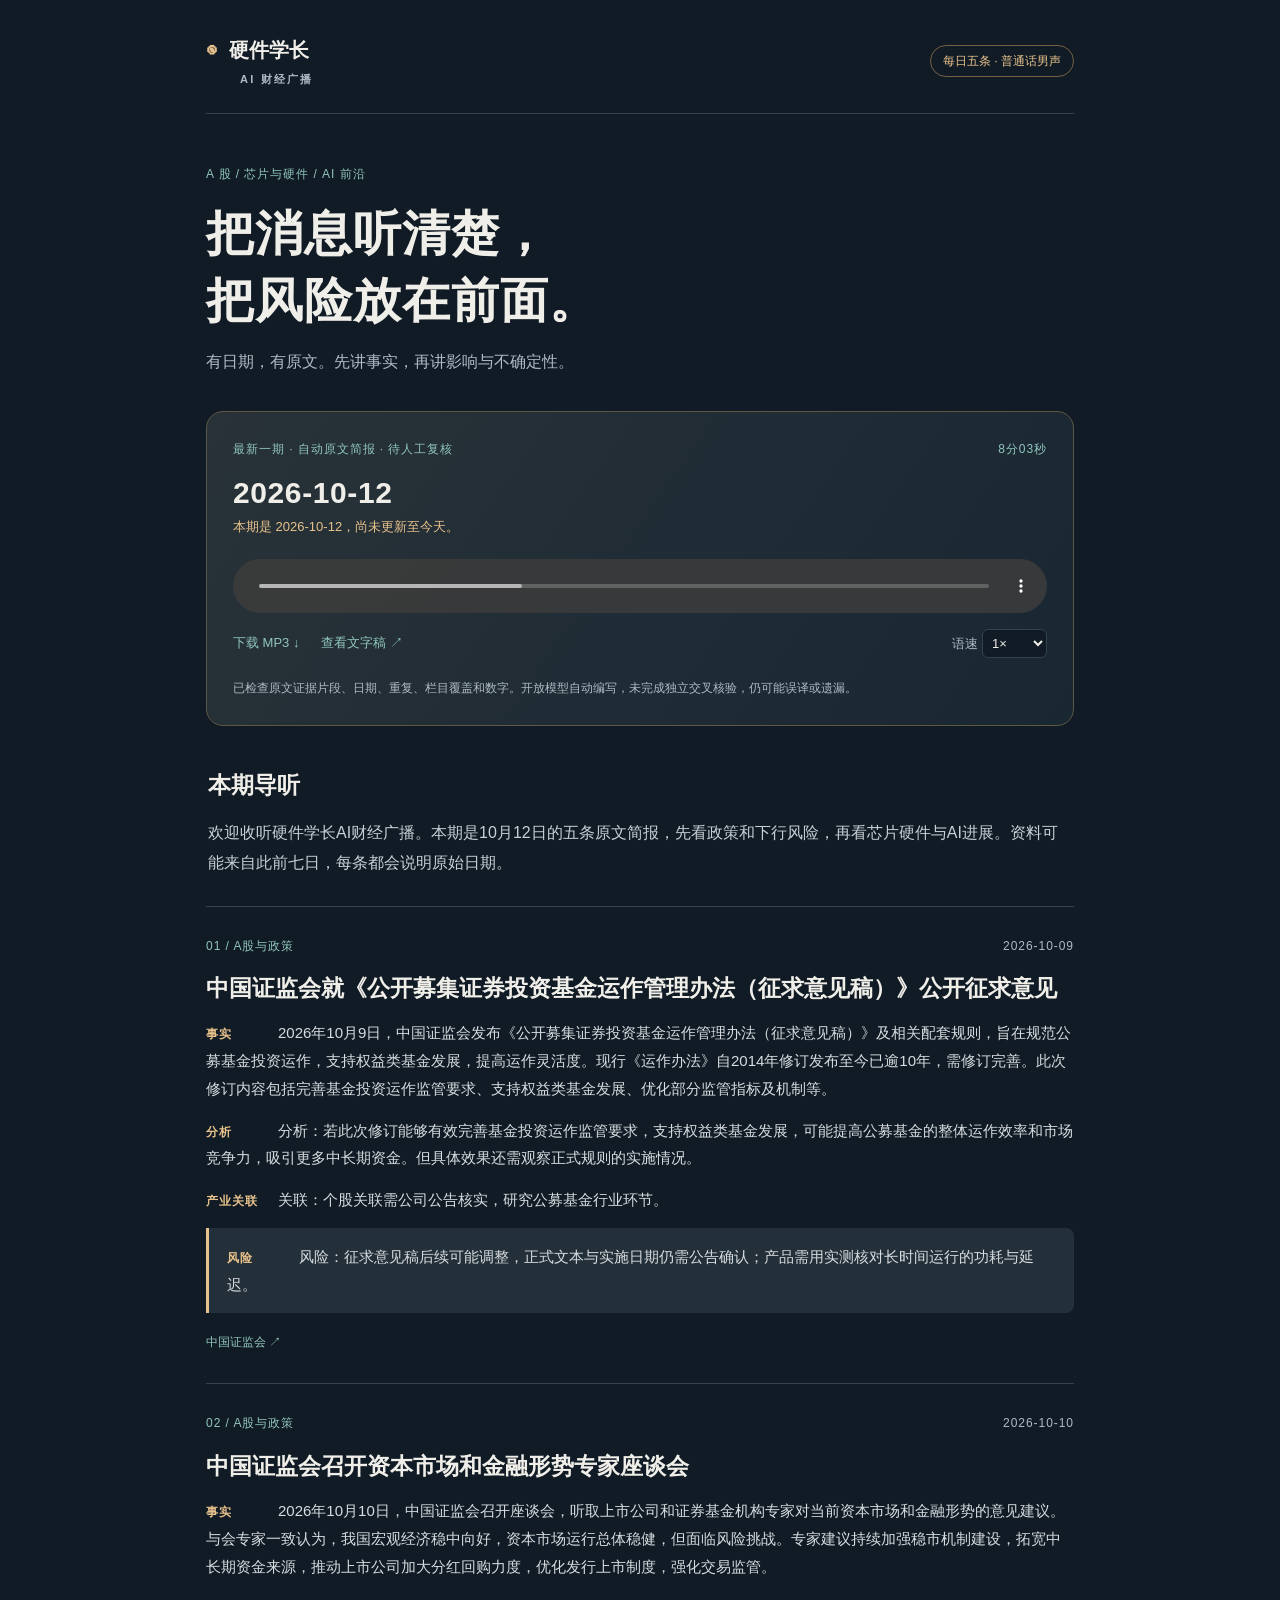
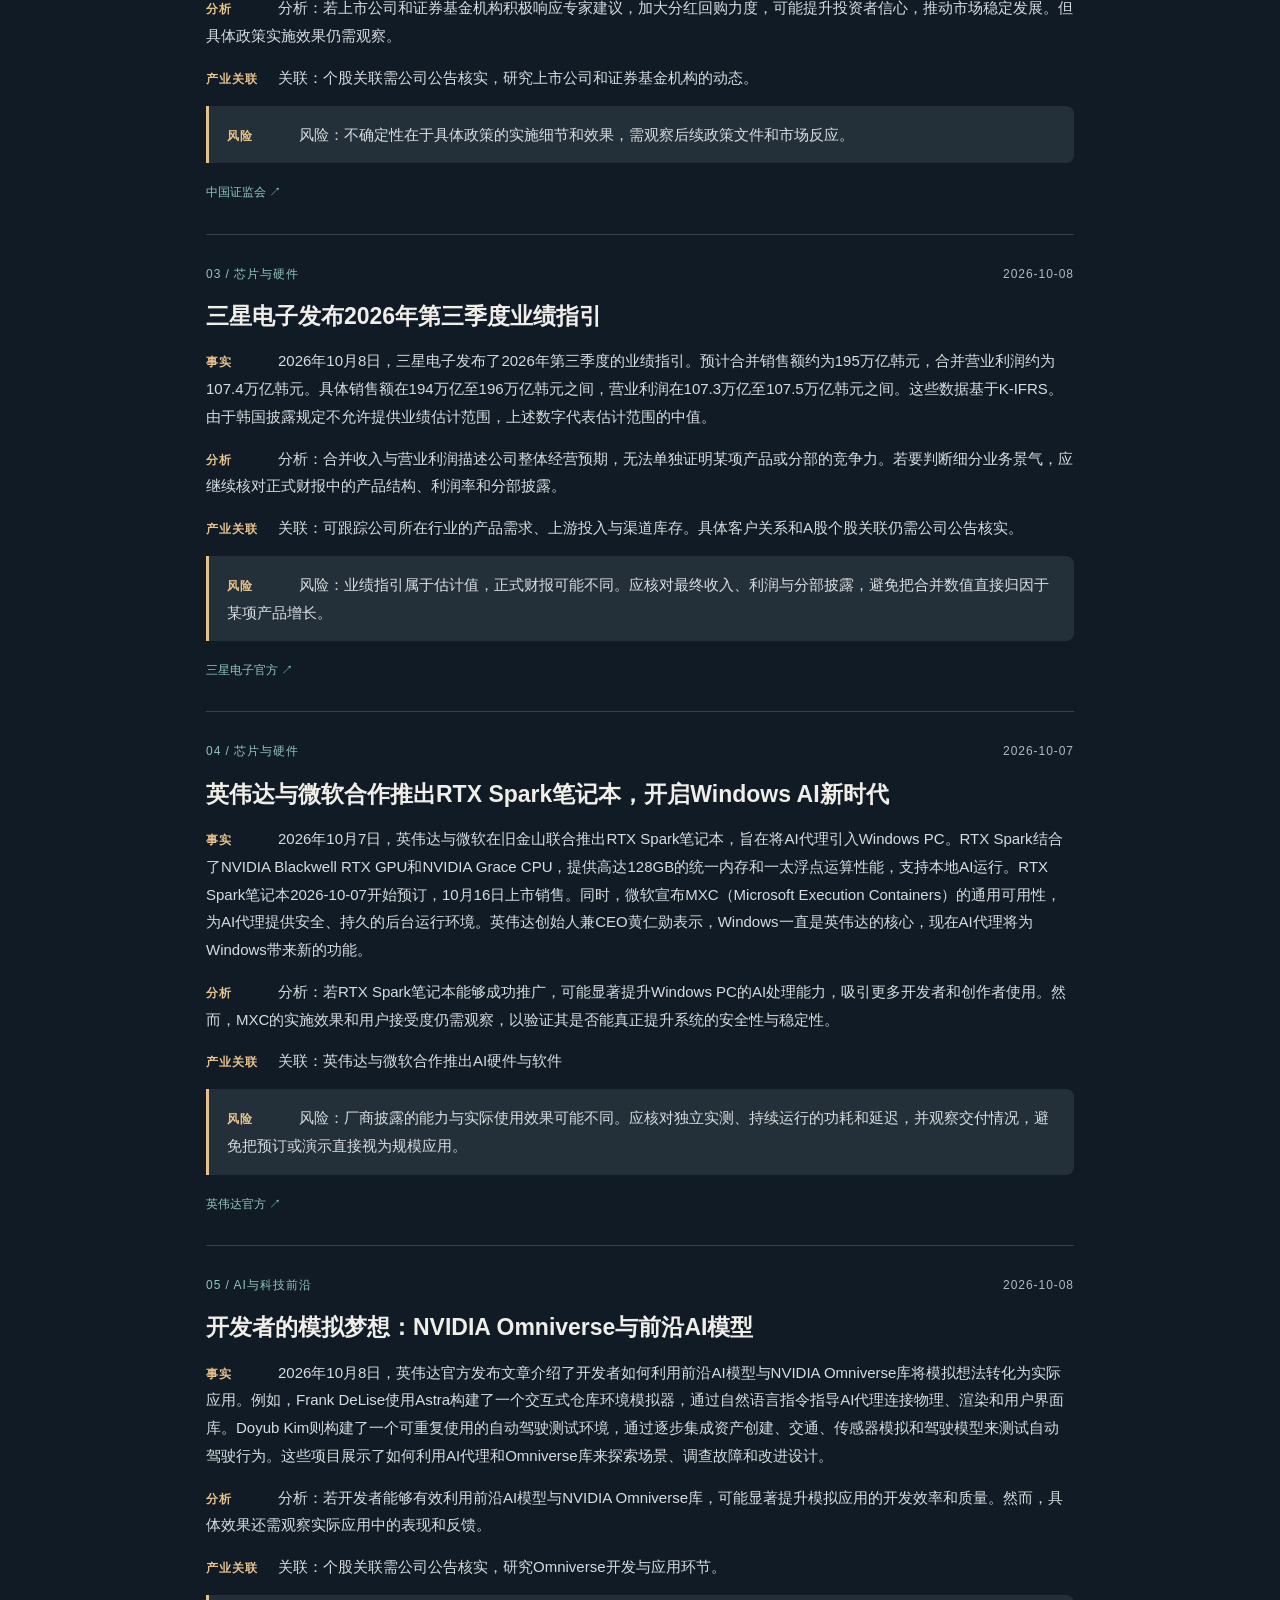
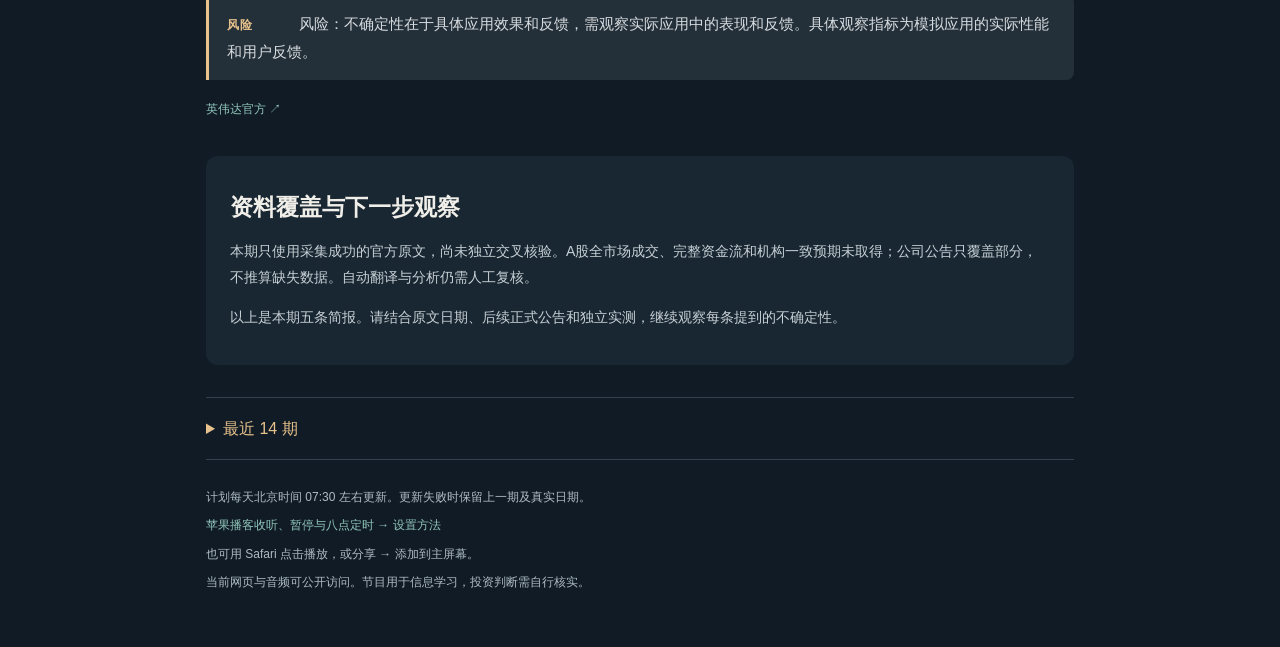
==== commit ce982eaf: "Update radio edition and status" ====
--- a/site/index.html
+++ b/site/index.html
@@ -2,8 +2,8 @@
 <html lang="zh-CN"><head><meta charset="utf-8"><meta name="viewport" content="width=device-width, initial-scale=1, viewport-fit=cover"><meta name="theme-color" content="#101b25"><meta name="apple-mobile-web-app-capable" content="yes"><title>硬件学长 · AI财经广播</title><link rel="icon" href="icon.svg" type="image/svg+xml"><link rel="manifest" href="manifest.webmanifest"><link rel="stylesheet" href="style.css"></head>
 <body><main><header><a class="brand" href="./"><span class="mark">◉</span> 硬件学长<span class="small">AI 财经广播</span></a><span class="pill">每日五条 · 普通话男声</span></header>
 <section class="hero"><div class="eyebrow">A 股 / 芯片与硬件 / AI 前沿</div><h1>把消息听清楚，<br>把风险放在前面。</h1><p class="lead">有日期，有原文。先讲事实，再讲影响与不确定性。</p></section>
-<section class="player"><div class="eyebrow"><span>最新一期 · 首期 · 周末观察</span><span>8分31秒</span></div><h2 id="episode-date">2026-10-11</h2><p id="freshness" role="status">以本期日期为准</p><audio id="radio" controls preload="metadata" playsinline src="audio/2026-10-11-529abd3c64.mp3">浏览器不支持播放，请下载音频。</audio><div class="play-actions"><a href="audio/2026-10-11-529abd3c64.mp3" download>下载 MP3 ↓</a><a href="transcripts/2026-10-11-529abd3c64.md">查看文字稿 ↗</a><label>语速 <select id="speed" aria-label="播放语速"><option value="0.85">0.85×</option><option value="1" selected>1×</option><option value="1.15">1.15×</option><option value="1.3">1.3×</option></select></label></div><p class="quiet">编辑逐条阅读所列原文；公司披露与观点分列。未完成独立交叉核验，未引用无来源的机构预测。</p></section>
-<section class="opening"><h2>本期导听</h2><p>这里是硬件学长，AI财经广播。今天是二〇二六年十月十一日，星期日。本期精选五条。先看公募基金规则变化，再看寒武纪融资数据、晶圆代工和存储业绩，最后看本地人工智能的新硬件。先提醒：政策征求意见不等于落地，企业预告不等于最终财报，产业趋势也不等于个股订单。</p></section><div class="stories"><article><div class="eyebrow"><span>01 / A股与政策</span><time>2026-10-09</time></div><h2>公募基金运作规则拟修订：先辨认政策阶段</h2><p><b>事实</b>证监会十月九日公布公募基金运作管理办法及配套规则征求意见稿，提出完善权益类基金运作安排、优化部分监管指标与机制。官方通知明确，意见反馈截止日为十一月八日。目前处于征求意见阶段，还要完善并履行发布程序。</p><p><b>分析</b>分析：这可能影响权益基金产品设计和投资运作约束，值得跟踪正式文本、实施日期及基金实际配置变化。政策方向支持中长期资金，不能据此推算某一天有多少资金进入A股，也不能直接判断人工智能板块会涨。</p><p><b>产业关联</b>关联：公募基金、证券公司及权益市场整体。对芯片、服务器和光模块公司的影响属于间接资金传导，尚无个股订单证据。</p><p><b>风险</b>风险：征求意见稿可能调整；投资者提前交易宽松预期，后续落地不及预期会造成波动。基金投资限制、流动性与持有人保护要求仍需逐条查看正式文件。</p><div class="sources"><a href="https://www.csrc.gov.cn/csrc/c100028/c7663393/content.shtml" target="_blank" rel="noopener noreferrer">证监会规则修订说明 ↗</a><a href="https://www.csrc.gov.cn/csrc/c101981/c7663407/content.shtml" target="_blank" rel="noopener noreferrer">证监会征求意见通知 ↗</a></div></article><article><div class="eyebrow"><span>02 / A股与资金</span><time>2026-10-09</time></div><h2>寒武纪融资余额：热度要与业绩证据分开看</h2><p><b>事实</b>上海证券交易所寒武纪公司页面列示，十月九日融资余额约一百七十二点六四亿元，当日融资买入额约九点一〇亿元，融资偿还额约九点〇四亿元。两者相减，融资净买入约五百五十一万元。这些是融资交易数据，不能称为全市场主力资金净流入。</p><p><b>分析</b>分析：融资余额反映杠杆参与规模，当日净买入只反映融资买入与偿还的差额。单日金额不足以确认趋势，更不足以证明盈利预期改善。需要连续观察融资余额、成交和公司公告，再检验人工智能芯片需求是否转成收入、利润与经营现金流。</p><p><b>产业关联</b>关联：寒武纪及人工智能加速芯片生态。其他国产算力公司的业务、客户和估值各不相同，不能把一家公司的融资数据外推到整个板块。</p><p><b>风险</b>风险：杠杆资金在价格回撤时可能放大波动。本期没有核实十月九日板块整体成交、最新业绩预告或机构一致预期，因此不播报所谓资金抢筹、业绩超预期和目标价。</p><div class="sources"><a href="https://www.sse.com.cn/assortment/stock/list/info/company/index.shtml?COMPANY_CODE=688256" target="_blank" rel="noopener noreferrer">上海证券交易所：寒武纪公司信息与融资融券统计 ↗</a></div></article><article><div class="eyebrow"><span>03 / 芯片与硬件</span><time>2026-10-08</time></div><h2>台积电九月营收增长：同比强，环比微降</h2><p><b>事实</b>台积电十月八日公告，九月合并营收约五千一百一十八点六亿新台币，同比增长百分之五十四点六，环比下降百分之零点六。前九个月合计约三万八千九百八十七点三亿新台币，同比增长百分之四十一点一。投资者日历列示，第三季度业绩电话会议安排在十月十五日。</p><p><b>分析</b>分析：较强的同比收入为半导体需求提供观察信号，但月度营收没有拆出人工智能客户、先进制程或封装业务的全部贡献。接下来需要听管理层对需求结构、产能利用、资本开支和利润率的解释。环比小幅下降也不能仅凭一个月就判定行业转弱。</p><p><b>产业关联</b>关联：晶圆代工、先进封装、材料和设备。A股相关公司应各自核实客户关系和收入结构；海外代工厂增长不自动转化为国内供应商的新增订单。</p><p><b>风险</b>风险：出口限制、客户集中和扩产后的利用率都可能影响盈利。十月十五日是观察节点，尚未公布的季度业绩和指引不能当成既成事实。</p><div class="sources"><a href="https://pr.tsmc.com/english/news/3343" target="_blank" rel="noopener noreferrer">台积电九月营收公告 ↗</a><a href="https://investor.cld.tsmc.com/english/financial-calendar" target="_blank" rel="noopener noreferrer">台积电投资者日历 ↗</a></div></article><article><div class="eyebrow"><span>04 / 芯片与业绩</span><time>2026-10-08</time></div><h2>三星公布三季度预告：合并利润不能直接代表HBM</h2><p><b>事实</b>三星电子十月八日发布第三季度业绩预告，预计合并销售额约一百九十五万亿韩元，合并营业利润约一百〇七点四万亿韩元。公告明确这些数字是估计区间的中位数。此次简短预告未披露高带宽存储器、普通存储、代工或消费电子业务各自的盈利贡献。</p><p><b>分析</b>分析：预告可用于观察公司整体景气，但不能替代正式财报中的业务分部数据。存储链研究应继续核实产品价格、库存、客户认证与出货，而不是仅凭合并营业利润就认定高带宽存储器突破或供需缺口扩大。</p><p><b>产业关联</b>关联：存储芯片、封装测试、存储模组和服务器内存。不同公司处于不同环节，涨价对原厂与采购方的利润影响可能相反。</p><p><b>风险</b>风险：公司预告可能与最终结果存在差异，且不等于机构一致预期。本期没有取得带发布日期的机构预测，不能使用超市场预期这一判断。</p><div class="sources"><a href="https://news.samsung.com/global/samsung-electronics-announces-earnings-guidance-for-third-quarter-2026" target="_blank" rel="noopener noreferrer">三星电子三季度业绩预告 ↗</a></div></article><article><div class="eyebrow"><span>05 / AI与科技前沿</span><time>2026-10-07</time></div><h2>英伟达与微软推进本地AI电脑：关注工程和应用落地</h2><p><b>事实</b>英伟达十月七日官方博客介绍与微软面向Windows本地人工智能的软硬件合作，宣布RTX Spark笔记本开始预订，计划十月十六日上市；小型台式机计划十一月销售。文章同时展示Windows版DGX Station。产品能力和上市安排均是厂商披露，尚不构成独立性能实测。</p><p><b>分析</b>分析：本地模型与持续运行的智能体会把关注点带到内存容量、功耗、散热、供电和系统安全。硬件设计不能只比峰值算力，还要看实际模型吞吐、延迟、可用内存及长时间运行的稳定性。</p><p><b>产业关联</b>关联：处理器、内存、印制电路板、电源管理、散热和电脑整机。联想等厂商被文章列入设备合作名单，但具体A股公司的供货关系和订单规模仍需公告证明。</p><p><b>风险</b>风险：预订不等于规模交付，演示不等于成熟应用。产品售价、开发者生态、数据权限和智能体安全可能限制普及；十月十六日上市后的实测是下一步观察点。</p><div class="sources"><a href="https://blogs.nvidia.com/blog/local-ai-rtx-spark-microsoft-windows-event/" target="_blank" rel="noopener noreferrer">英伟达官方博客：本地AI与Windows硬件 ↗</a></div></article></div>
-<section class="coverage"><h2>资料覆盖与下一步观察</h2><p>本期已覆盖政策阶段、公司融资数据、海外公司经营披露、产业催化与硬件工程。未取得可核实的最新A股公司公告、完整市场成交和机构一致预期；相关内容留缺，不能用题材热度代替。今天是周日，融资统计采用最近交易日十月九日。</p><p>未来一周重点观察台积电十月十五日业绩会议，以及RTX Spark十月十六日计划上市后的交付与实测。基金规则意见反馈截止日是十一月八日，后续仍要看正式实施文本。记住：先核对消息日期和政策阶段，再看订单与现金流，最后讨论估值和情绪。以上是硬件学长AI财经广播，供信息学习，不构成个股买卖建议。</p></section>
-<details class="archive"><summary>最近 14 期</summary><ul><li><a href="editions/2026-10-11-529abd3c64.html">2026-10-11 · 首期 · 周末观察</a></li></ul></details>
+<section class="player"><div class="eyebrow"><span>最新一期 · 自动原文简报 · 待人工复核</span><span>8分03秒</span></div><h2 id="episode-date">2026-10-12</h2><p id="freshness" role="status">以本期日期为准</p><audio id="radio" controls preload="metadata" playsinline src="audio/2026-10-12-4e68185da0.mp3">浏览器不支持播放，请下载音频。</audio><div class="play-actions"><a href="audio/2026-10-12-4e68185da0.mp3" download>下载 MP3 ↓</a><a href="transcripts/2026-10-12-4e68185da0.md">查看文字稿 ↗</a><label>语速 <select id="speed" aria-label="播放语速"><option value="0.85">0.85×</option><option value="1" selected>1×</option><option value="1.15">1.15×</option><option value="1.3">1.3×</option></select></label></div><p class="quiet">已检查原文证据片段、日期、重复、栏目覆盖和数字。开放模型自动编写，未完成独立交叉核验，仍可能误译或遗漏。</p></section>
+<section class="opening"><h2>本期导听</h2><p>欢迎收听硬件学长AI财经广播。本期是10月12日的五条原文简报，先看政策和下行风险，再看芯片硬件与AI进展。资料可能来自此前七日，每条都会说明原始日期。</p></section><div class="stories"><article><div class="eyebrow"><span>01 / A股与政策</span><time>2026-10-09</time></div><h2>中国证监会就《公开募集证券投资基金运作管理办法（征求意见稿）》公开征求意见</h2><p><b>事实</b>2026年10月9日，中国证监会发布《公开募集证券投资基金运作管理办法（征求意见稿）》及相关配套规则，旨在规范公募基金投资运作，支持权益类基金发展，提高运作灵活度。现行《运作办法》自2014年修订发布至今已逾10年，需修订完善。此次修订内容包括完善基金投资运作监管要求、支持权益类基金发展、优化部分监管指标及机制等。</p><p><b>分析</b>分析：若此次修订能够有效完善基金投资运作监管要求，支持权益类基金发展，可能提高公募基金的整体运作效率和市场竞争力，吸引更多中长期资金。但具体效果还需观察正式规则的实施情况。</p><p><b>产业关联</b>关联：个股关联需公司公告核实，研究公募基金行业环节。</p><p><b>风险</b>风险：征求意见稿后续可能调整，正式文本与实施日期仍需公告确认；产品需用实测核对长时间运行的功耗与延迟。</p><div class="sources"><a href="https://www.csrc.gov.cn/csrc/c100028/c7663393/content.shtml" target="_blank" rel="noopener noreferrer">中国证监会 ↗</a></div></article><article><div class="eyebrow"><span>02 / A股与政策</span><time>2026-10-10</time></div><h2>中国证监会召开资本市场和金融形势专家座谈会</h2><p><b>事实</b>2026年10月10日，中国证监会召开座谈会，听取上市公司和证券基金机构专家对当前资本市场和金融形势的意见建议。与会专家一致认为，我国宏观经济稳中向好，资本市场运行总体稳健，但面临风险挑战。专家建议持续加强稳市机制建设，拓宽中长期资金来源，推动上市公司加大分红回购力度，优化发行上市制度，强化交易监管。</p><p><b>分析</b>分析：若上市公司和证券基金机构积极响应专家建议，加大分红回购力度，可能提升投资者信心，推动市场稳定发展。但具体政策实施效果仍需观察。</p><p><b>产业关联</b>关联：个股关联需公司公告核实，研究上市公司和证券基金机构的动态。</p><p><b>风险</b>风险：不确定性在于具体政策的实施细节和效果，需观察后续政策文件和市场反应。</p><div class="sources"><a href="https://www.csrc.gov.cn/csrc/c100028/c7663814/content.shtml" target="_blank" rel="noopener noreferrer">中国证监会 ↗</a></div></article><article><div class="eyebrow"><span>03 / 芯片与硬件</span><time>2026-10-08</time></div><h2>三星电子发布2026年第三季度业绩指引</h2><p><b>事实</b>2026年10月8日，三星电子发布了2026年第三季度的业绩指引。预计合并销售额约为195万亿韩元，合并营业利润约为107.4万亿韩元。具体销售额在194万亿至196万亿韩元之间，营业利润在107.3万亿至107.5万亿韩元之间。这些数据基于K-IFRS。由于韩国披露规定不允许提供业绩估计范围，上述数字代表估计范围的中值。</p><p><b>分析</b>分析：合并收入与营业利润描述公司整体经营预期，无法单独证明某项产品或分部的竞争力。若要判断细分业务景气，应继续核对正式财报中的产品结构、利润率和分部披露。</p><p><b>产业关联</b>关联：可跟踪公司所在行业的产品需求、上游投入与渠道库存。具体客户关系和A股个股关联仍需公司公告核实。</p><p><b>风险</b>风险：业绩指引属于估计值，正式财报可能不同。应核对最终收入、利润与分部披露，避免把合并数值直接归因于某项产品增长。</p><div class="sources"><a href="https://news.samsung.com/global/samsung-electronics-announces-earnings-guidance-for-third-quarter-2026" target="_blank" rel="noopener noreferrer">三星电子官方 ↗</a></div></article><article><div class="eyebrow"><span>04 / 芯片与硬件</span><time>2026-10-07</time></div><h2>英伟达与微软合作推出RTX Spark笔记本，开启Windows AI新时代</h2><p><b>事实</b>2026年10月7日，英伟达与微软在旧金山联合推出RTX Spark笔记本，旨在将AI代理引入Windows PC。RTX Spark结合了NVIDIA Blackwell RTX GPU和NVIDIA Grace CPU，提供高达128GB的统一内存和一太浮点运算性能，支持本地AI运行。RTX Spark笔记本2026-10-07开始预订，10月16日上市销售。同时，微软宣布MXC（Microsoft Execution Containers）的通用可用性，为AI代理提供安全、持久的后台运行环境。英伟达创始人兼CEO黄仁勋表示，Windows一直是英伟达的核心，现在AI代理将为Windows带来新的功能。</p><p><b>分析</b>分析：若RTX Spark笔记本能够成功推广，可能显著提升Windows PC的AI处理能力，吸引更多开发者和创作者使用。然而，MXC的实施效果和用户接受度仍需观察，以验证其是否能真正提升系统的安全性与稳定性。</p><p><b>产业关联</b>关联：英伟达与微软合作推出AI硬件与软件</p><p><b>风险</b>风险：厂商披露的能力与实际使用效果可能不同。应核对独立实测、持续运行的功耗和延迟，并观察交付情况，避免把预订或演示直接视为规模应用。</p><div class="sources"><a href="https://blogs.nvidia.com/blog/local-ai-rtx-spark-microsoft-windows-event/" target="_blank" rel="noopener noreferrer">英伟达官方 ↗</a></div></article><article><div class="eyebrow"><span>05 / AI与科技前沿</span><time>2026-10-08</time></div><h2>开发者的模拟梦想：NVIDIA Omniverse与前沿AI模型</h2><p><b>事实</b>2026年10月8日，英伟达官方发布文章介绍了开发者如何利用前沿AI模型与NVIDIA Omniverse库将模拟想法转化为实际应用。例如，Frank DeLise使用Astra构建了一个交互式仓库环境模拟器，通过自然语言指令指导AI代理连接物理、渲染和用户界面库。Doyub Kim则构建了一个可重复使用的自动驾驶测试环境，通过逐步集成资产创建、交通、传感器模拟和驾驶模型来测试自动驾驶行为。这些项目展示了如何利用AI代理和Omniverse库来探索场景、调查故障和改进设计。</p><p><b>分析</b>分析：若开发者能够有效利用前沿AI模型与NVIDIA Omniverse库，可能显著提升模拟应用的开发效率和质量。然而，具体效果还需观察实际应用中的表现和反馈。</p><p><b>产业关联</b>关联：个股关联需公司公告核实，研究Omniverse开发与应用环节。</p><p><b>风险</b>风险：不确定性在于具体应用效果和反馈，需观察实际应用中的表现和反馈。具体观察指标为模拟应用的实际性能和用户反馈。</p><div class="sources"><a href="https://blogs.nvidia.com/blog/developers-simulations-frontier-ai-agents/" target="_blank" rel="noopener noreferrer">英伟达官方 ↗</a></div></article></div>
+<section class="coverage"><h2>资料覆盖与下一步观察</h2><p>本期只使用采集成功的官方原文，尚未独立交叉核验。A股全市场成交、完整资金流和机构一致预期未取得；公司公告只覆盖部分，不推算缺失数据。自动翻译与分析仍需人工复核。</p><p>以上是本期五条简报。请结合原文日期、后续正式公告和独立实测，继续观察每条提到的不确定性。</p></section>
+<details class="archive"><summary>最近 14 期</summary><ul><li><a href="editions/2026-10-12-4e68185da0.html">2026-10-12 · 自动原文简报 · 待人工复核</a></li><li><a href="editions/2026-10-11-529abd3c64.html">2026-10-11 · 首期 · 周末观察</a></li></ul></details>
 <footer><p>计划每天北京时间 07:30 左右更新。更新失败时保留上一期及真实日期。</p><p><a href="shortcuts.html">苹果播客收听、暂停与八点定时 → 设置方法</a></p><p>也可用 Safari 点击播放，或分享 → 添加到主屏幕。</p><p>当前网页与音频可公开访问。节目用于信息学习，投资判断需自行核实。</p></footer></main><script src="player.js"></script></body></html>
